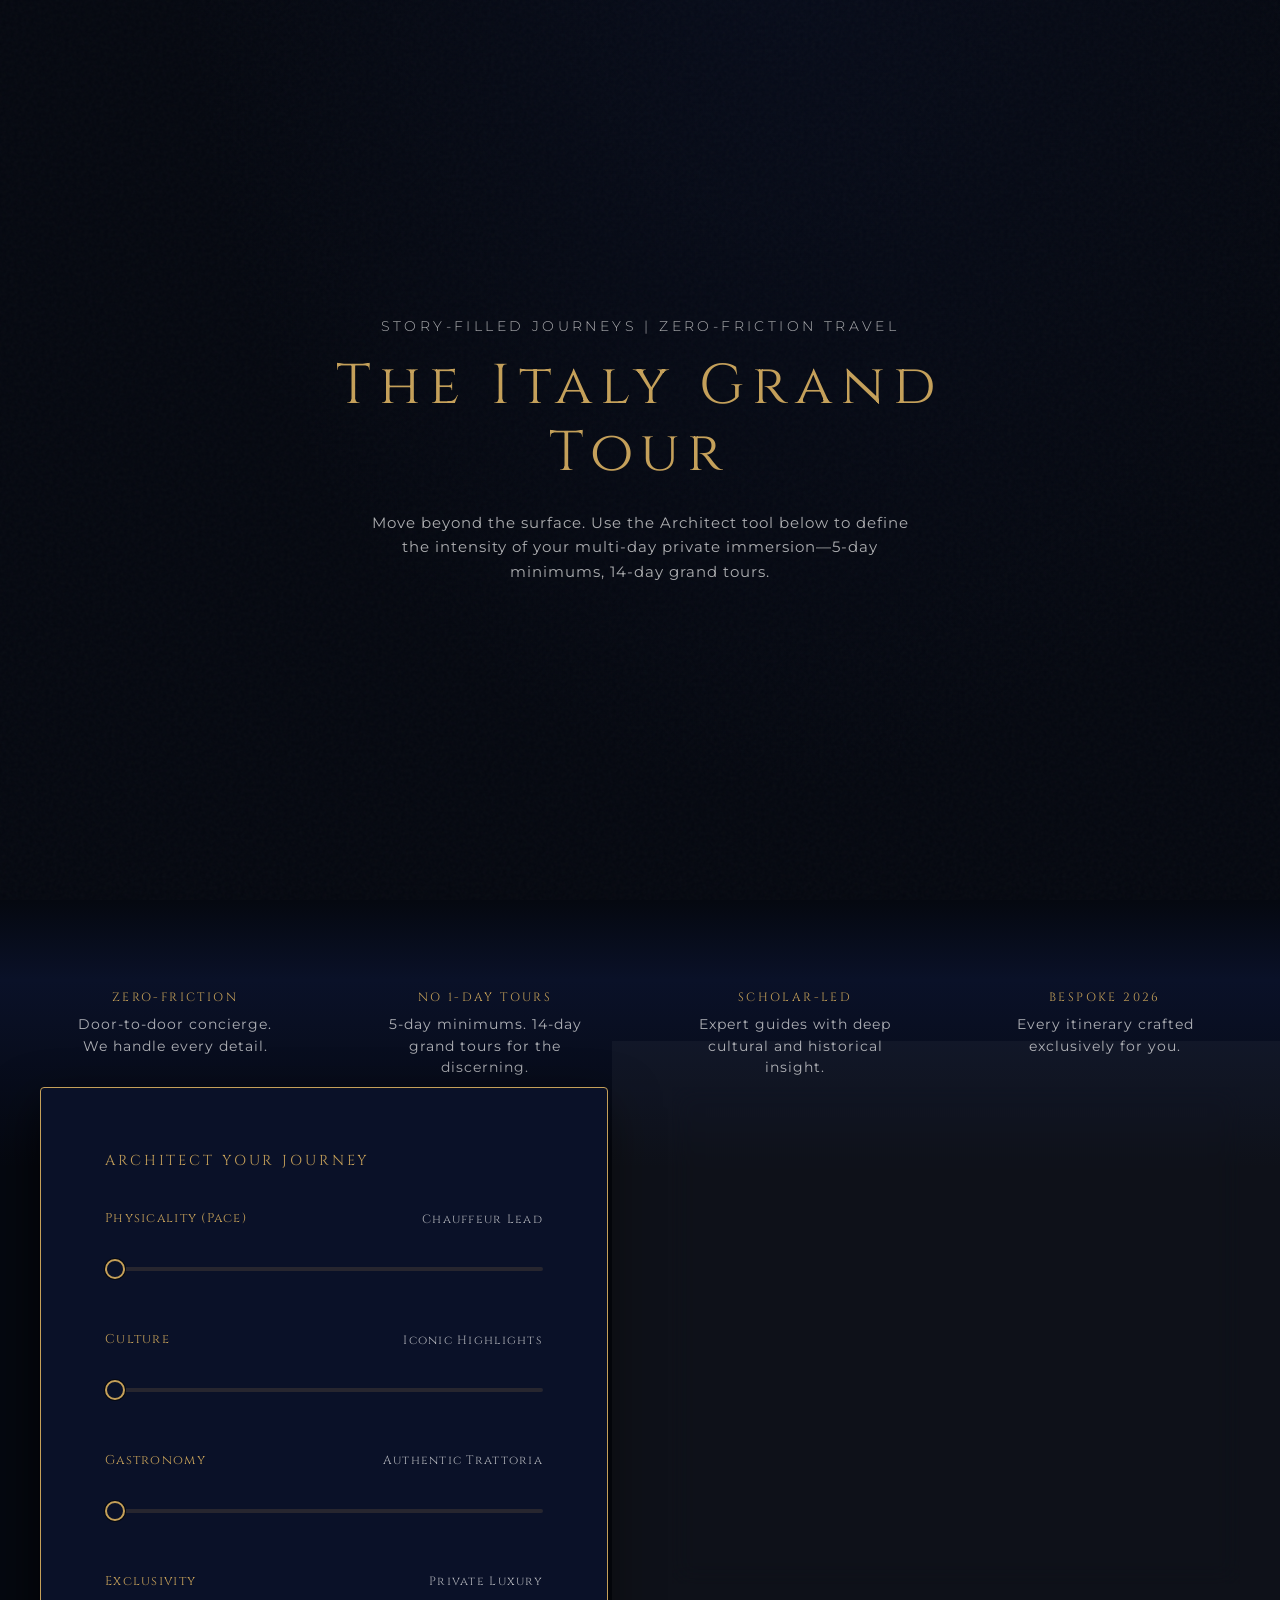
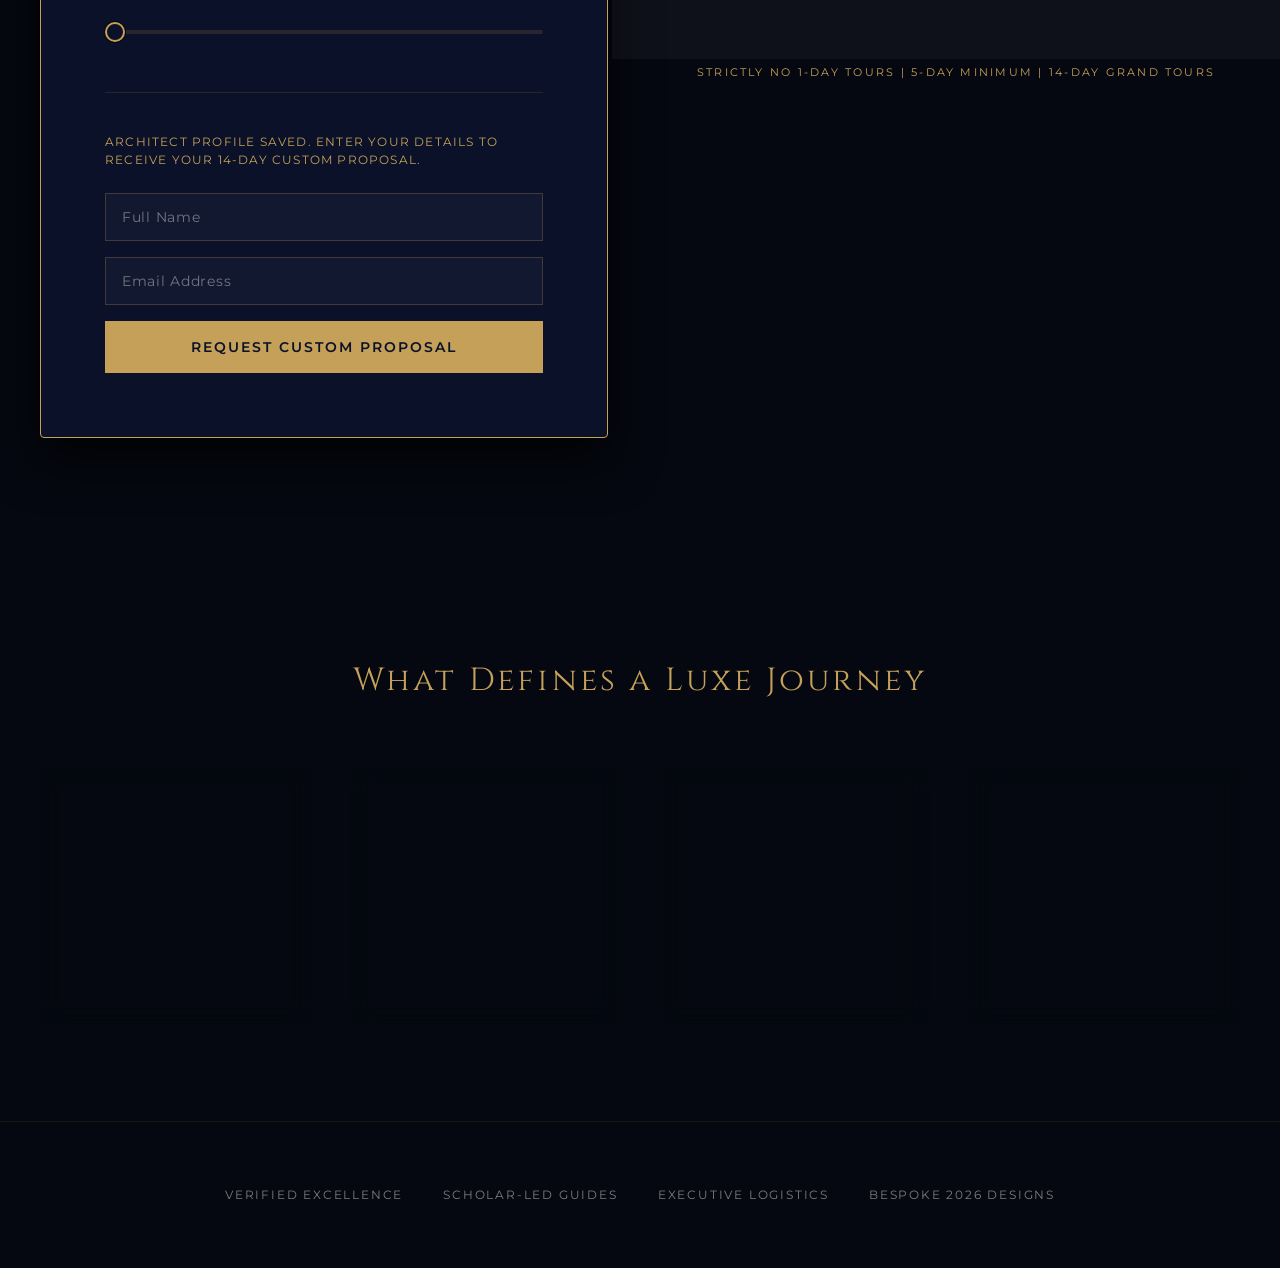
==== index.html @ afa7823a "Initial commit: TravelByLux site and assets Made-with: Cursor" ====
<!DOCTYPE html>
<html lang="en">
<head>
  <meta charset="UTF-8">
  <meta name="viewport" content="width=device-width, initial-scale=1.0">
  <title>Travel by Luxe | Italy 2026: Architect Your Journey</title>
  <meta name="description" content="Bespoke multi-day private tours of Italy. Zero-friction travel, scholar-led experiences, and 14-day grand tours. No 1-day tours.">
  <link rel="preconnect" href="https://fonts.googleapis.com">
  <link rel="preconnect" href="https://fonts.gstatic.com" crossorigin>
  <link href="https://fonts.googleapis.com/css2?family=Cinzel:wght@400;600;700&family=Montserrat:wght@300;400;500;600&display=swap" rel="stylesheet">

  <link rel="stylesheet" href="css/variables.css">
  <link rel="stylesheet" href="css/base.css">
  <link rel="stylesheet" href="css/layout.css">
  <link rel="stylesheet" href="css/components.css">
  <link rel="stylesheet" href="css/animations.css">
</head>
<body class="page">

  <!-- Hero Section -->
  <header class="hero">
    <div class="hero__bg" aria-hidden="true"></div>
    <div class="hero__overlay" aria-hidden="true"></div>
    <div class="hero__content">
      <p class="hero__subtitle">Story-Filled Journeys | Zero-Friction Travel</p>
      <h1 class="hero__title">The Italy Grand Tour</h1>
      <p class="hero__tagline">Move beyond the surface. Use the Architect tool below to define the intensity of your multi-day private immersion—5-day minimums, 14-day grand tours.</p>
    </div>
  </header>

  <!-- Trust Section: Weight Off Shoulders -->
  <section class="trust" aria-label="Why Travel by Luxe">
    <div class="trust__inner">
      <div class="trust__item">
        <div class="trust__label">Zero-Friction</div>
        <div class="trust__value">Door-to-door concierge. We handle every detail.</div>
      </div>
      <div class="trust__item">
        <div class="trust__label">No 1-Day Tours</div>
        <div class="trust__value">5-day minimums. 14-day grand tours for the discerning.</div>
      </div>
      <div class="trust__item">
        <div class="trust__label">Scholar-Led</div>
        <div class="trust__value">Expert guides with deep cultural and historical insight.</div>
      </div>
      <div class="trust__item">
        <div class="trust__label">Bespoke 2026</div>
        <div class="trust__value">Every itinerary crafted exclusively for you.</div>
      </div>
    </div>
  </section>

  <!-- Itinerary Architect -->
  <section class="architect" aria-label="Itinerary Architect">
    <div class="architect__wrapper">
      <div class="tool-panel">
        <h2 class="tool-panel__title">Architect Your Journey</h2>

        <div class="slider-container">
          <div class="slider-header">
            <span>Physicality (Pace)</span>
            <span class="slider-label-value" id="lbl-pace">Chauffeur Lead</span>
          </div>
          <div class="slider-track-wrap">
            <input type="range" id="pace" min="1" max="5" value="1" aria-label="Physicality pace">
          </div>
        </div>

        <div class="slider-container">
          <div class="slider-header">
            <span>Culture</span>
            <span class="slider-label-value" id="lbl-culture">Iconic Highlights</span>
          </div>
          <div class="slider-track-wrap">
            <input type="range" id="culture" min="1" max="5" value="1" aria-label="Cultural depth">
          </div>
        </div>

        <div class="slider-container">
          <div class="slider-header">
            <span>Gastronomy</span>
            <span class="slider-label-value" id="lbl-food">Authentic Trattoria</span>
          </div>
          <div class="slider-track-wrap">
            <input type="range" id="food" min="1" max="5" value="1" aria-label="Gastronomy level">
          </div>
        </div>

        <div class="slider-container">
          <div class="slider-header">
            <span>Exclusivity</span>
            <span class="slider-label-value" id="lbl-exclusive">Private Luxury</span>
          </div>
          <div class="slider-track-wrap">
            <input type="range" id="exclusive" min="1" max="5" value="1" aria-label="Exclusivity level">
          </div>
        </div>

        <div class="lead-form lead-form--hidden" id="form-container">
          <p class="lead-form__notice">Architect profile saved. Enter your details to receive your 14-day custom proposal.</p>
          <input type="text" placeholder="Full Name" aria-label="Full name">
          <input type="email" placeholder="Email Address" aria-label="Email address">
          <button type="button" class="cta-btn">Request Custom Proposal</button>
        </div>
      </div>

      <div class="preview-panel">
        <article class="preview-card" id="preview-card">
          <div class="preview-card__tags" id="preview-tags">
            <span class="feature-tag">Multi-Day Immersion</span>
            <span class="feature-tag">Private Driver-Guide</span>
          </div>
          <h2 class="preview-card__title" id="preview-title">Your Custom Itinerary</h2>
          <p class="preview-card__desc" id="preview-desc">Adjust the sliders to view how we curate your specific Italian experience.</p>
          <ul class="preview-card__features" id="preview-features">
            <li>Executive Class Transport</li>
            <li>Hand-picked 5-Star Stays</li>
          </ul>
        </article>
        <p class="architect-note">Strictly No 1-Day Tours | 5-Day Minimum | 14-Day Grand Tours</p>
      </div>
    </div>
  </section>

  <!-- Itinerary Features — Reveal on Scroll -->
  <section class="itinerary-features" aria-label="What's Included">
    <div class="itinerary-features__inner">
      <h2 class="itinerary-features__title">What Defines a Luxe Journey</h2>
      <div class="itinerary-features__grid">
        <div class="itinerary-feature-card">
          <div class="itinerary-feature-card__icon">I</div>
          <h3 class="itinerary-feature-card__title">Verified Excellence</h3>
          <p class="itinerary-feature-card__desc">Every guide and partner vetted for the highest standards of service and expertise.</p>
        </div>
        <div class="itinerary-feature-card">
          <div class="itinerary-feature-card__icon">II</div>
          <h3 class="itinerary-feature-card__title">Scholar-Led Guides</h3>
          <p class="itinerary-feature-card__desc">Historians, art experts, and local specialists who bring depth to every experience.</p>
        </div>
        <div class="itinerary-feature-card">
          <div class="itinerary-feature-card__icon">III</div>
          <h3 class="itinerary-feature-card__title">Executive Logistics</h3>
          <p class="itinerary-feature-card__desc">Seamless transfers, priority access, and concierge coordination at every step.</p>
        </div>
        <div class="itinerary-feature-card">
          <div class="itinerary-feature-card__icon">IV</div>
          <h3 class="itinerary-feature-card__title">Bespoke 2026 Designs</h3>
          <p class="itinerary-feature-card__desc">Each itinerary crafted from scratch—no templates, no compromises.</p>
        </div>
      </div>
    </div>
  </section>

  <!-- Trust Bar -->
  <footer class="trust-bar">
    <span>Verified Excellence</span>
    <span>Scholar-Led Guides</span>
    <span>Executive Logistics</span>
    <span>Bespoke 2026 Designs</span>
  </footer>

  <script src="js/slider-logic.js"></script>
  <script src="js/animations.js"></script>
</body>
</html>
---- css/variables.css ----
/* Travel by Luxe — Design Tokens */

:root {
  /* Primary Palette */
  --luxe-navy: #0a1128;
  --luxe-black: #050810;
  --luxe-gold: #c5a059;
  --luxe-gold-hover: #e2be7a;
  --luxe-gold-muted: rgba(197, 160, 89, 0.4);
  --luxe-gold-subtle: rgba(197, 160, 89, 0.15);

  /* Glass & Surfaces */
  --glass-bg: rgba(255, 255, 255, 0.04);
  --glass-border: rgba(197, 160, 89, 0.25);
  --glass-gold-border: 1px solid var(--luxe-gold);
  --off-white: #f4f4f4;
  --off-white-muted: rgba(244, 244, 244, 0.7);

  /* Typography */
  --font-serif: 'Cinzel', 'Playfair Display', Georgia, serif;
  --font-sans: 'Montserrat', 'Inter', -apple-system, sans-serif;
  --letter-spacing-wide: 0.08em;
  --letter-spacing-body: 0.05em;
  --line-height-body: 1.5;
  --line-height-tight: 1.2;

  /* Elevation — Premium Weight */
  --shadow-deep: 0 20px 50px rgba(0, 0, 0, 0.8);
  --shadow-panel: 0 25px 60px rgba(0, 0, 0, 0.6);
  --shadow-card: 0 15px 40px rgba(0, 0, 0, 0.5);

  /* Spacing — Generous for Grandeur */
  --space-xs: 0.5rem;
  --space-sm: 1rem;
  --space-md: 1.5rem;
  --space-lg: 2.5rem;
  --space-xl: 4rem;
  --space-2xl: 6rem;
  --space-3xl: 8rem;

  /* Layout */
  --max-width-content: 1200px;
  --max-width-narrow: 680px;
  --border-radius: 4px;
  --transition-smooth: 0.4s cubic-bezier(0.4, 0, 0.2, 1);
}
---- css/base.css ----
/* Base Styles — Travel by Luxe */

*,
*::before,
*::after {
  box-sizing: border-box;
  margin: 0;
  padding: 0;
}

html {
  scroll-behavior: smooth;
}

body {
  font-family: var(--font-sans);
  font-size: 0.9rem;
  line-height: var(--line-height-body);
  letter-spacing: 1px;
  color: var(--off-white);
  background-color: var(--luxe-black);
  overflow-x: hidden;
  -webkit-font-smoothing: antialiased;
  -moz-osx-font-smoothing: grayscale;
}

/* Texture Overlay — Subtle Grain */
body::before {
  content: '';
  position: fixed;
  inset: 0;
  background-image: url("data:image/svg+xml,%3Csvg viewBox='0 0 256 256' xmlns='http://www.w3.org/2000/svg'%3E%3Cfilter id='noise'%3E%3CfeTurbulence type='fractalNoise' baseFrequency='0.9' numOctaves='4' stitchTiles='stitch'/%3E%3C/filter%3E%3Crect width='100%25' height='100%25' filter='url(%23noise)' opacity='0.03'/%3E%3C/svg%3E");
  pointer-events: none;
  z-index: 9999;
}

h1, h2, h3 {
  font-family: var(--font-serif);
  font-weight: 400;
  line-height: var(--line-height-tight);
}

h1 {
  font-size: clamp(2rem, 5vw, 3.5rem);
  letter-spacing: 0.15em;
  color: var(--luxe-gold);
}

h2 {
  font-size: clamp(1.5rem, 3vw, 2rem);
  letter-spacing: 0.1em;
}

a {
  color: var(--luxe-gold);
  text-decoration: none;
  transition: color var(--transition-smooth);
}

a:hover {
  color: var(--luxe-gold-hover);
}
---- css/layout.css ----
/* Layout Component — Travel by Luxe */

/* Main Page Structure */
.page {
  min-height: 100vh;
  display: flex;
  flex-direction: column;
}

/* Hero Section — Full Bleed */
.hero {
  position: relative;
  min-height: 100vh;
  display: flex;
  flex-direction: column;
  justify-content: center;
  align-items: center;
  text-align: center;
  padding: var(--space-xl) var(--space-md);
  overflow: hidden;
}

.hero__bg {
  position: absolute;
  inset: -5%;
  background: 
    radial-gradient(ellipse at 50% 0%, rgba(10, 17, 40, 0.4) 0%, transparent 50%),
    linear-gradient(180deg, rgba(5, 8, 16, 0.6) 0%, rgba(5, 8, 16, 0.95) 70%, var(--luxe-black) 100%),
    url('https://images.unsplash.com/photo-1556912173-46c336c7fd55?auto=format&fit=crop&q=80&w=2400') no-repeat center center;
  background-size: 120% 120%;
  animation: ken-burns 20s ease-in-out infinite alternate;
  z-index: 0;
}

@keyframes ken-burns {
  0% { transform: scale(1) translate(0, 0) rotate(0deg); }
  100% { transform: scale(1.08) translate(-1%, -1%) rotate(0.5deg); }
}

.hero__overlay {
  position: absolute;
  inset: 0;
  z-index: 1;
}

.hero__content {
  position: relative;
  z-index: 2;
  max-width: var(--max-width-narrow);
}

.hero__subtitle {
  font-size: 0.85rem;
  text-transform: uppercase;
  letter-spacing: 0.25em;
  font-weight: 300;
  color: var(--off-white-muted);
  margin-bottom: var(--space-sm);
  opacity: 0;
  animation: fade-up 0.8s ease forwards;
}

.hero__title {
  margin-bottom: var(--space-md);
  opacity: 0;
  animation: fade-up 0.8s 0.15s ease forwards;
}

.hero__tagline {
  font-size: 0.95rem;
  line-height: 1.6;
  color: var(--off-white-muted);
  max-width: 540px;
  margin: 0 auto;
  opacity: 0;
  animation: fade-up 0.8s 0.3s ease forwards;
}

/* Trust Section — Weight Off Shoulders */
.trust {
  padding: var(--space-xl) var(--space-md);
  text-align: center;
  background: linear-gradient(180deg, transparent 0%, var(--luxe-navy) 30%, var(--luxe-black) 100%);
}

.trust__inner {
  max-width: var(--max-width-content);
  margin: 0 auto;
  display: grid;
  grid-template-columns: repeat(auto-fit, minmax(200px, 1fr));
  gap: var(--space-lg);
}

.trust__item {
  padding: var(--space-md);
}

.trust__label {
  font-family: var(--font-serif);
  font-size: 0.75rem;
  letter-spacing: 0.2em;
  color: var(--luxe-gold);
  text-transform: uppercase;
  margin-bottom: var(--space-xs);
}

.trust__value {
  font-size: 0.9rem;
  color: var(--off-white-muted);
}

/* Main Architect Section */
.architect {
  padding: 0 var(--space-md) var(--space-3xl);
  margin-top: -80px;
}

.architect__wrapper {
  max-width: var(--max-width-content);
  margin: 0 auto;
  display: grid;
  grid-template-columns: 1fr 1fr;
  gap: var(--space-xl);
  align-items: start;
}

.preview-panel {
  display: flex;
  flex-direction: column;
  gap: var(--space-lg);
}

/* Footer / Trust Bar */
.trust-bar {
  display: flex;
  flex-wrap: wrap;
  justify-content: center;
  gap: var(--space-lg);
  padding: var(--space-xl) var(--space-md);
  border-top: 1px solid var(--luxe-gold-subtle);
  font-size: 0.75rem;
  letter-spacing: 0.15em;
  text-transform: uppercase;
  color: var(--off-white-muted);
  opacity: 0.7;
}

/* Responsive */
@media (max-width: 900px) {
  .architect__wrapper {
    grid-template-columns: 1fr;
    margin-top: var(--space-md);
  }

  .hero {
    min-height: 85vh;
  }
}

@media (max-width: 600px) {
  .trust__inner {
    grid-template-columns: 1fr;
  }
}
---- css/components.css ----
/* Components — Travel by Luxe */

/* Tool Panel — Architect Controls */
.tool-panel {
  background: var(--luxe-navy);
  padding: var(--space-xl);
  border: var(--glass-gold-border);
  border-radius: var(--border-radius);
  box-shadow: var(--shadow-deep);
}

.tool-panel__title {
  font-family: var(--font-serif);
  font-size: 0.9rem;
  letter-spacing: 0.2em;
  color: var(--luxe-gold);
  text-transform: uppercase;
  margin-bottom: var(--space-lg);
}

/* Custom Range Sliders — Gold-Bordered Diamond/Circle Thumbs */
.slider-container {
  margin-bottom: var(--space-lg);
}

.slider-header {
  display: flex;
  justify-content: space-between;
  align-items: center;
  margin-bottom: var(--space-sm);
  font-family: var(--font-serif);
  font-size: 0.8rem;
  letter-spacing: 0.1em;
  color: var(--luxe-gold);
}

.slider-label-value {
  font-size: 0.75rem;
  color: var(--off-white-muted);
}

.slider-track-wrap {
  position: relative;
  padding: 12px 0;
}

.slider-track-wrap input[type="range"] {
  -webkit-appearance: none;
  appearance: none;
  width: 100%;
  height: 4px;
  background: var(--luxe-gold-subtle);
  border-radius: 2px;
  outline: none;
}

/* Webkit (Chrome, Safari) */
.slider-track-wrap input[type="range"]::-webkit-slider-thumb {
  -webkit-appearance: none;
  width: 20px;
  height: 20px;
  border: 2px solid var(--luxe-gold);
  border-radius: 50%;
  background: var(--luxe-navy);
  cursor: pointer;
  box-shadow: 0 0 0 1px var(--luxe-black);
  transition: transform var(--transition-smooth), box-shadow var(--transition-smooth);
}

.slider-track-wrap input[type="range"]::-webkit-slider-thumb:hover {
  transform: scale(1.15);
  box-shadow: 0 0 12px var(--luxe-gold-muted);
}

/* Firefox */
.slider-track-wrap input[type="range"]::-moz-range-thumb {
  width: 20px;
  height: 20px;
  border: 2px solid var(--luxe-gold);
  border-radius: 50%;
  background: var(--luxe-navy);
  cursor: pointer;
  box-shadow: 0 0 0 1px var(--luxe-black);
  transition: transform var(--transition-smooth), box-shadow var(--transition-smooth);
}

.slider-track-wrap input[type="range"]::-moz-range-thumb:hover {
  transform: scale(1.15);
  box-shadow: 0 0 12px var(--luxe-gold-muted);
}

/* Preview Card — Glassmorphism */
.preview-card {
  background: var(--glass-bg);
  backdrop-filter: blur(12px);
  -webkit-backdrop-filter: blur(12px);
  border: 1px solid var(--glass-border);
  border-left: 3px solid var(--luxe-gold);
  padding: var(--space-xl);
  min-height: 420px;
  box-shadow: var(--shadow-card);
  transition: all var(--transition-smooth);
}

.preview-card:hover {
  border-color: var(--luxe-gold-muted);
  box-shadow: 0 20px 50px rgba(0, 0, 0, 0.6);
}

.preview-card__tags {
  display: flex;
  flex-wrap: wrap;
  gap: var(--space-xs);
  margin-bottom: var(--space-md);
}

.feature-tag {
  display: inline-block;
  padding: 6px 14px;
  border: 1px solid var(--luxe-gold);
  font-size: 0.65rem;
  letter-spacing: 0.15em;
  text-transform: uppercase;
  color: var(--luxe-gold);
}

.preview-card__title {
  font-family: var(--font-serif);
  font-size: 1.75rem;
  color: var(--off-white);
  margin-bottom: var(--space-md);
  letter-spacing: 0.08em;
}

.preview-card__desc {
  font-size: 0.9rem;
  line-height: 1.6;
  color: var(--off-white-muted);
  margin-bottom: var(--space-lg);
}

.preview-card__features {
  list-style: none;
}

.preview-card__features li {
  display: flex;
  align-items: center;
  gap: var(--space-sm);
  padding: var(--space-xs) 0;
  font-size: 0.85rem;
  color: var(--off-white-muted);
}

.preview-card__features li::before {
  content: '✓';
  color: var(--luxe-gold);
  font-weight: 600;
}

/* Lead Form */
.lead-form {
  margin-top: var(--space-lg);
  padding-top: var(--space-lg);
  border-top: 1px solid var(--luxe-gold-subtle);
}

.lead-form--hidden {
  display: none;
}

.lead-form__notice {
  font-size: 0.75rem;
  letter-spacing: 0.1em;
  color: var(--luxe-gold);
  margin-bottom: var(--space-md);
  text-transform: uppercase;
}

.lead-form input[type="text"],
.lead-form input[type="email"] {
  width: 100%;
  padding: 14px 16px;
  margin-bottom: var(--space-sm);
  background: rgba(255, 255, 255, 0.03);
  border: 1px solid var(--glass-border);
  color: var(--off-white);
  font-family: inherit;
  font-size: 0.9rem;
  letter-spacing: 0.05em;
  transition: border-color var(--transition-smooth);
}

.lead-form input::placeholder {
  color: var(--off-white-muted);
  opacity: 0.6;
}

.lead-form input:focus {
  outline: none;
  border-color: var(--luxe-gold-muted);
}

/* CTA Button — Shimmer Effect */
.cta-btn {
  position: relative;
  overflow: hidden;
  width: 100%;
  padding: 18px 30px;
  background: var(--luxe-gold);
  color: var(--luxe-navy);
  border: none;
  font-family: var(--font-sans);
  font-weight: 600;
  font-size: 0.85rem;
  letter-spacing: 0.15em;
  text-transform: uppercase;
  cursor: pointer;
  transition: background var(--transition-smooth), color var(--transition-smooth);
}

.cta-btn::before {
  content: '';
  position: absolute;
  top: 0;
  left: -100%;
  width: 100%;
  height: 100%;
  background: linear-gradient(
    90deg,
    transparent,
    rgba(255, 255, 255, 0.3),
    transparent
  );
  transition: left 0.6s ease;
}

.cta-btn:hover {
  background: var(--luxe-gold-hover);
}

.cta-btn:hover::before {
  left: 100%;
}

/* Architect Footer Note */
.architect-note {
  text-align: center;
  font-size: 0.7rem;
  margin-top: var(--space-lg);
  letter-spacing: 0.2em;
  text-transform: uppercase;
  color: var(--luxe-gold);
}

/* Itinerary Features List — Reveal on Scroll */
.itinerary-features {
  padding: var(--space-2xl) var(--space-md);
}

.itinerary-features__inner {
  max-width: var(--max-width-content);
  margin: 0 auto;
}

.itinerary-features__title {
  text-align: center;
  margin-bottom: var(--space-xl);
  color: var(--luxe-gold);
}

.itinerary-features__grid {
  display: grid;
  grid-template-columns: repeat(auto-fit, minmax(260px, 1fr));
  gap: var(--space-lg);
}

.itinerary-feature-card {
  background: var(--glass-bg);
  backdrop-filter: blur(12px);
  border: 1px solid var(--glass-border);
  padding: var(--space-lg);
  box-shadow: var(--shadow-card);
  transition: transform var(--transition-smooth), opacity var(--transition-smooth);
}

.itinerary-feature-card.revealed {
  opacity: 1;
  transform: translateY(0);
}

.itinerary-feature-card:not(.revealed) {
  opacity: 0;
  transform: translateY(30px);
}

.itinerary-feature-card__icon {
  font-family: var(--font-serif);
  font-size: 1.5rem;
  color: var(--luxe-gold);
  margin-bottom: var(--space-sm);
}

.itinerary-feature-card__title {
  font-family: var(--font-serif);
  font-size: 0.95rem;
  letter-spacing: 0.1em;
  margin-bottom: var(--space-xs);
}

.itinerary-feature-card__desc {
  font-size: 0.85rem;
  color: var(--off-white-muted);
  line-height: 1.5;
}
---- css/animations.css ----
/* Animations — Travel by Luxe */

@keyframes fade-up {
  from {
    opacity: 0;
    transform: translateY(24px);
  }
  to {
    opacity: 1;
    transform: translateY(0);
  }
}

@keyframes fade-in {
  from { opacity: 0; }
  to { opacity: 1; }
}

/* Staggered entrance delays for hero children */
.hero__content .hero__subtitle { animation-delay: 0s; }
.hero__content .hero__title { animation-delay: 0.15s; }
.hero__content .hero__tagline { animation-delay: 0.3s; }
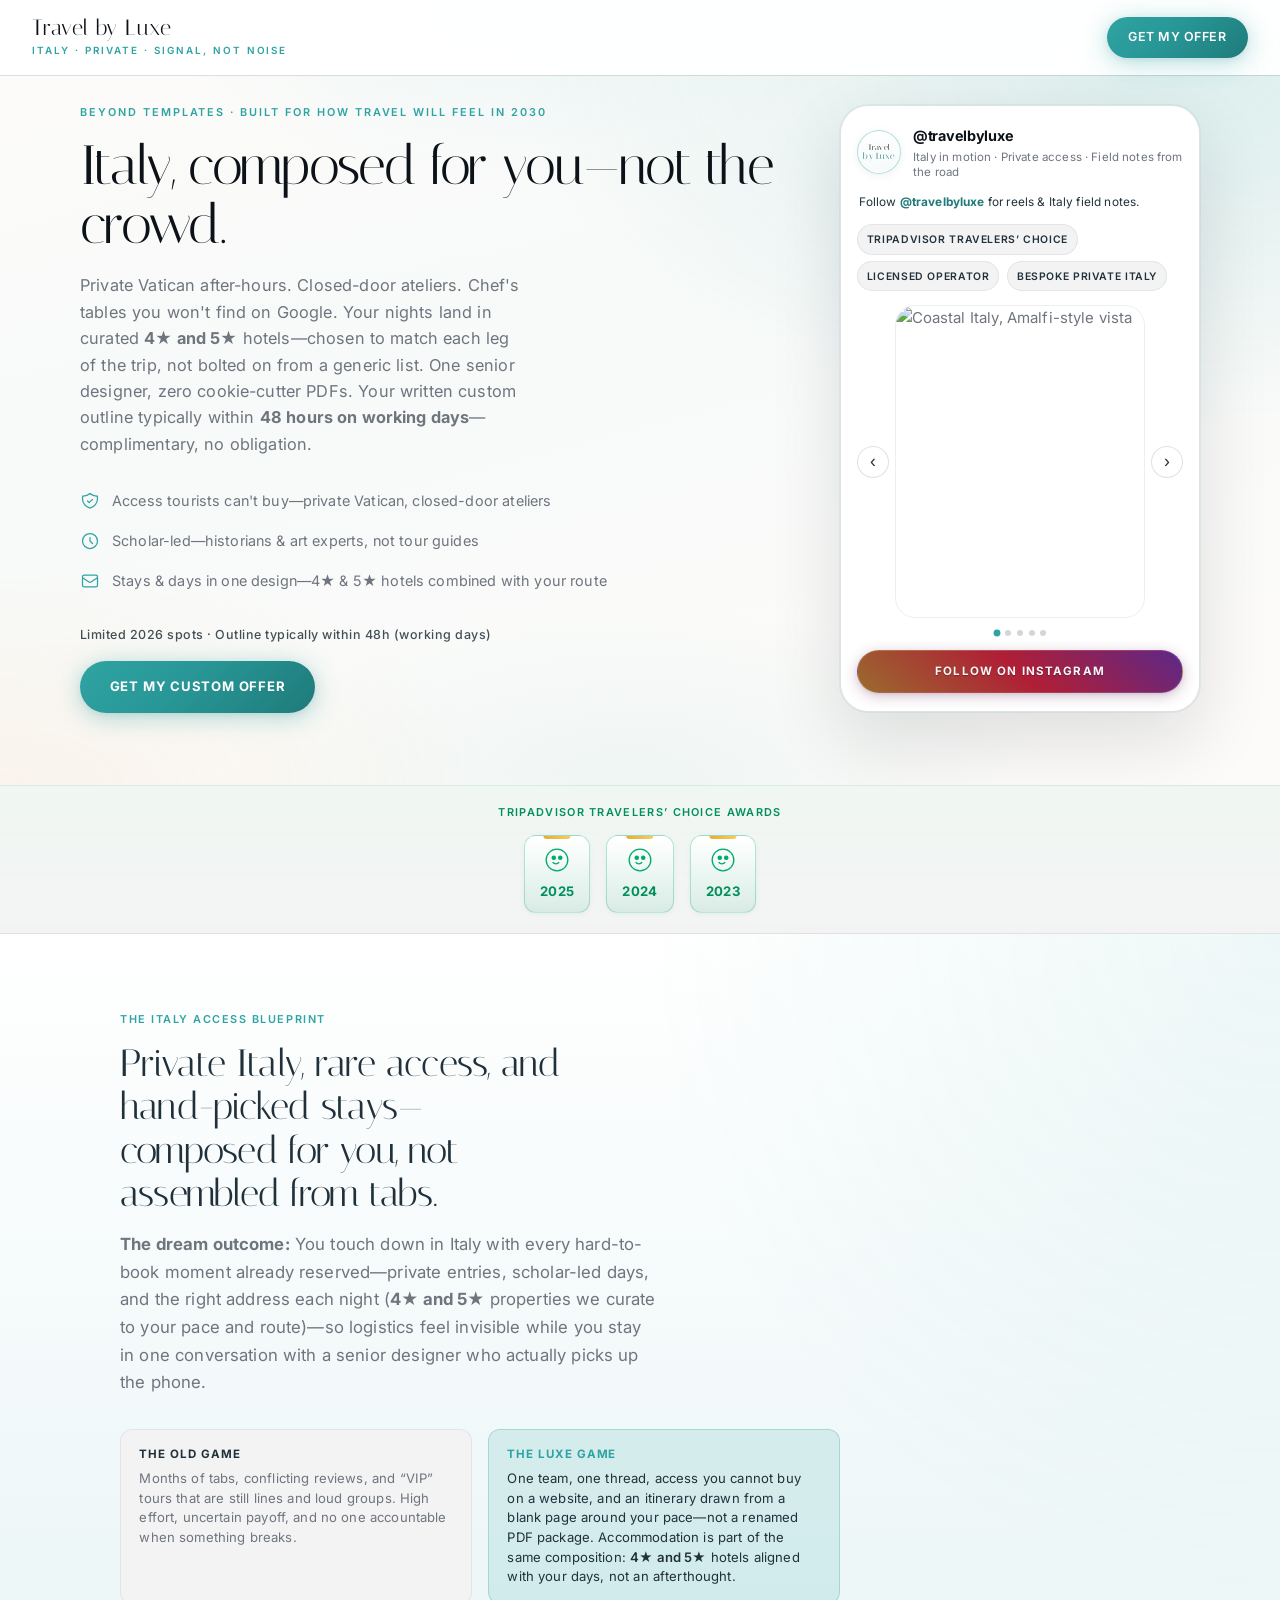
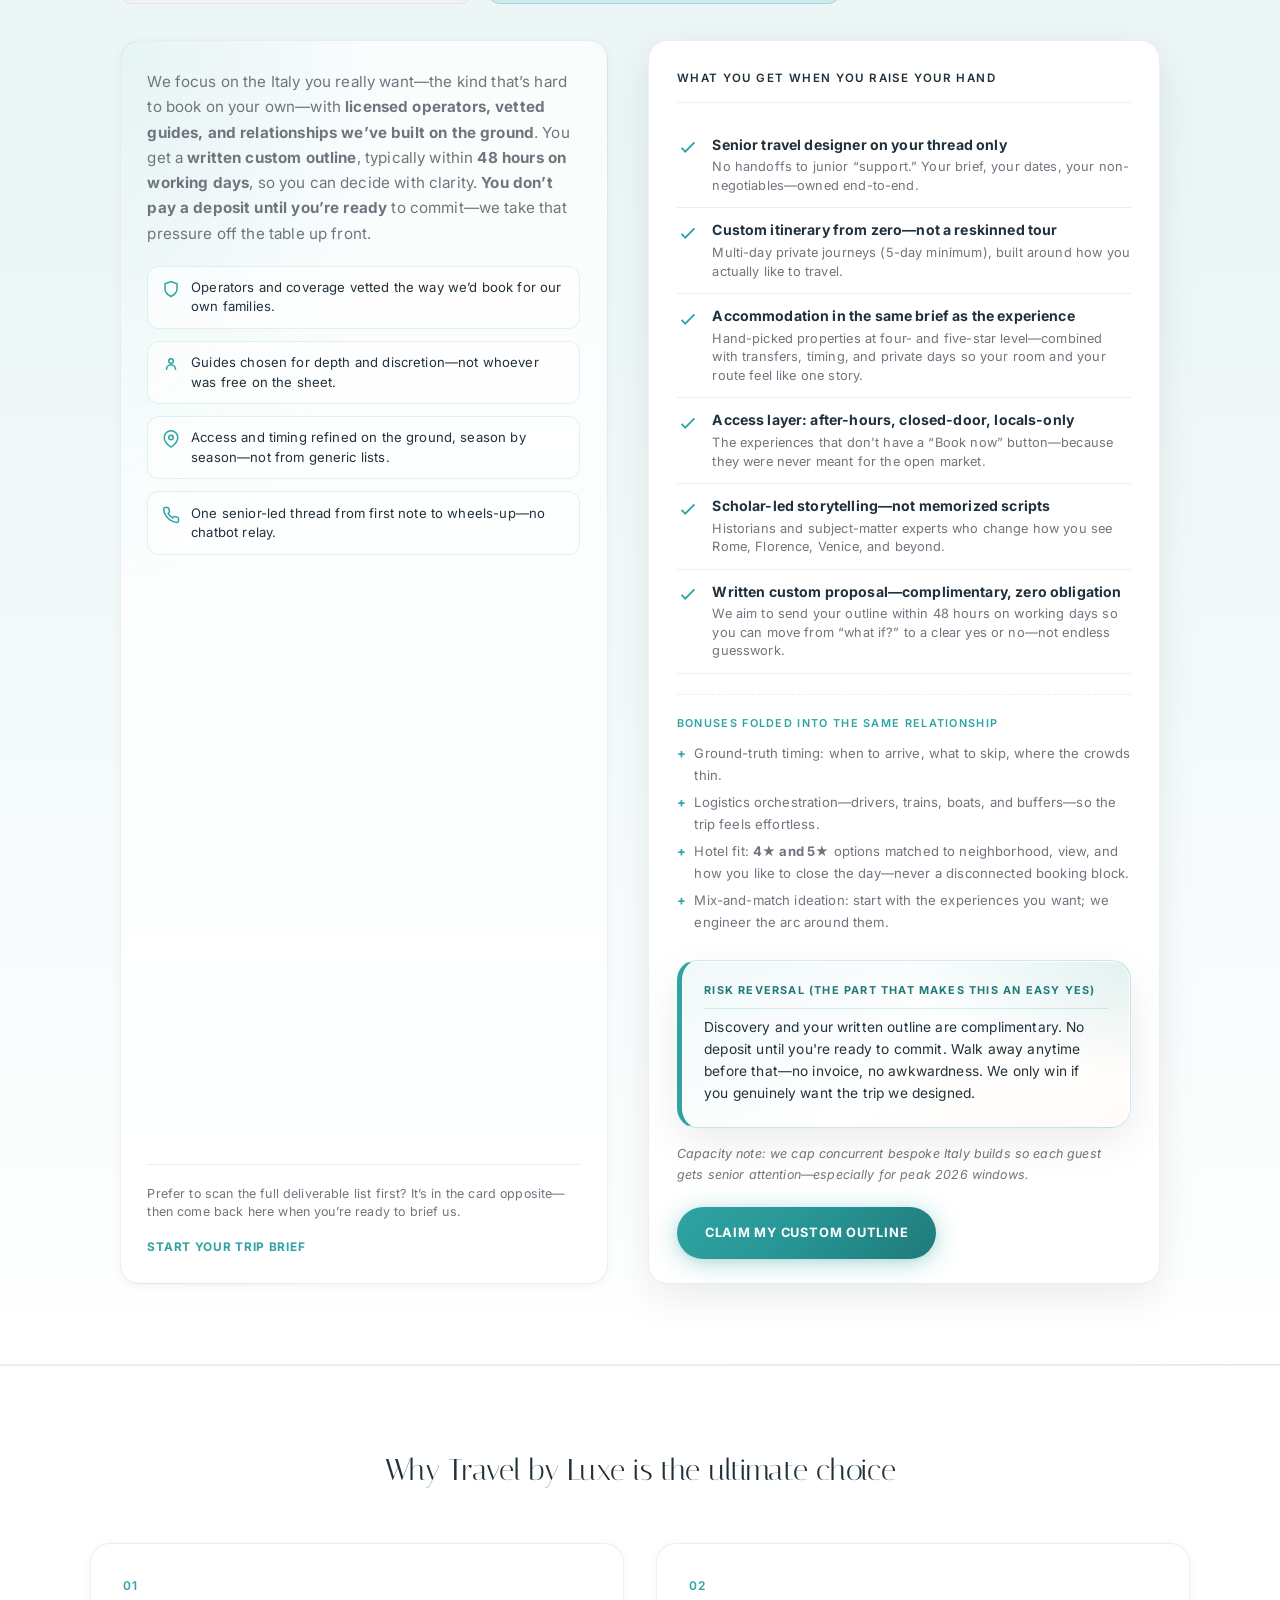
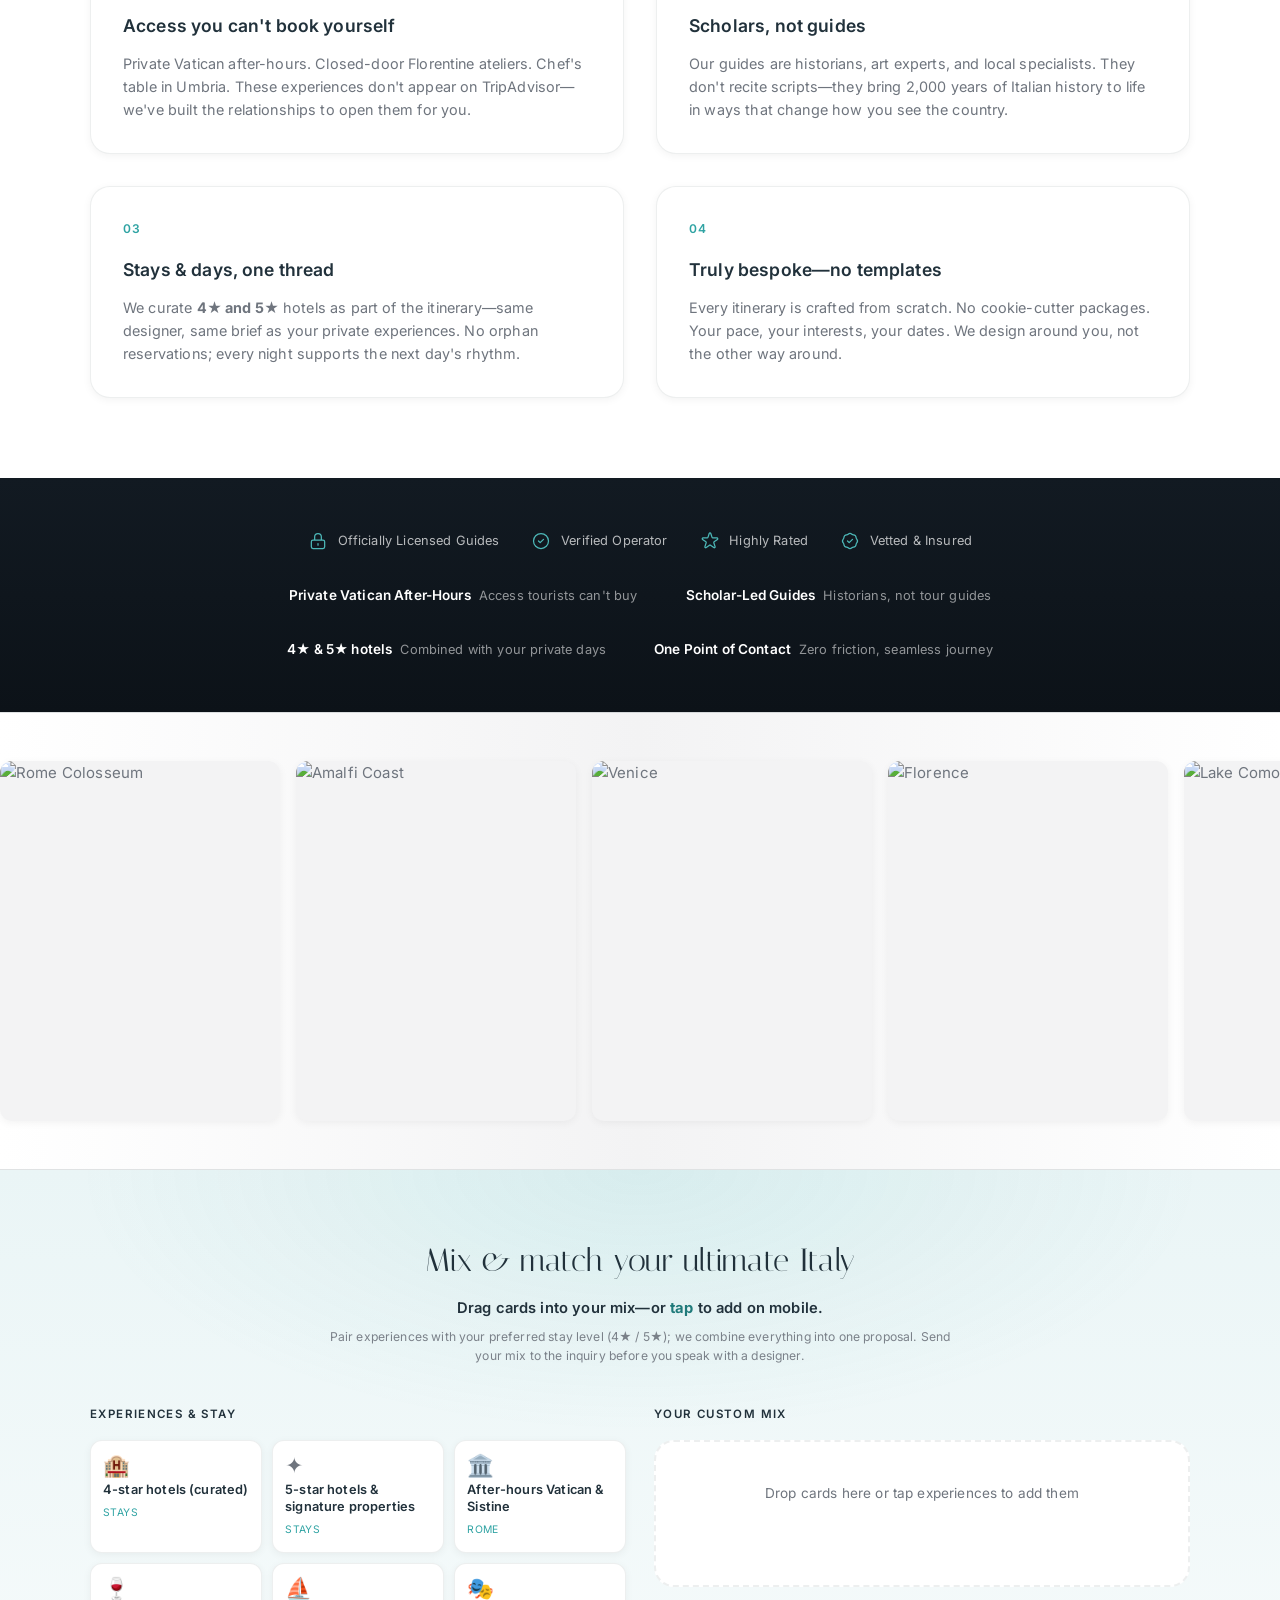
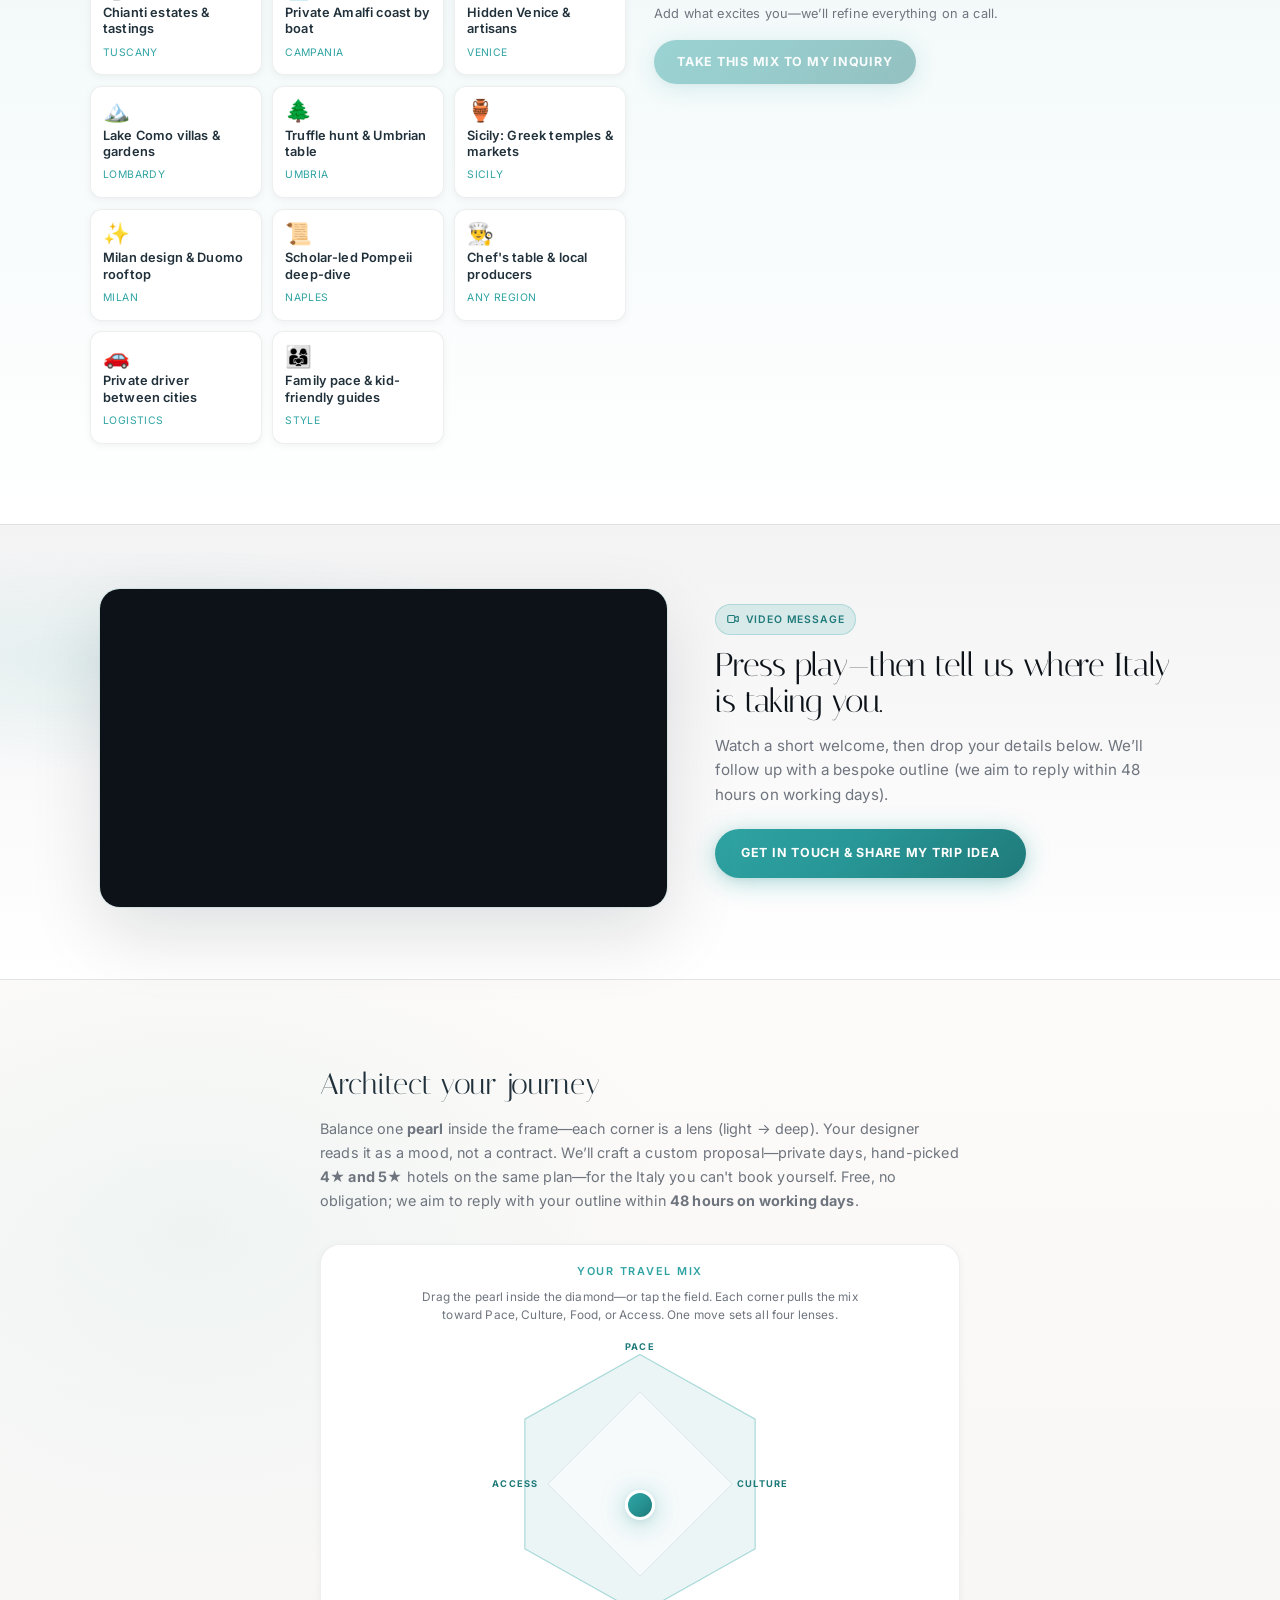
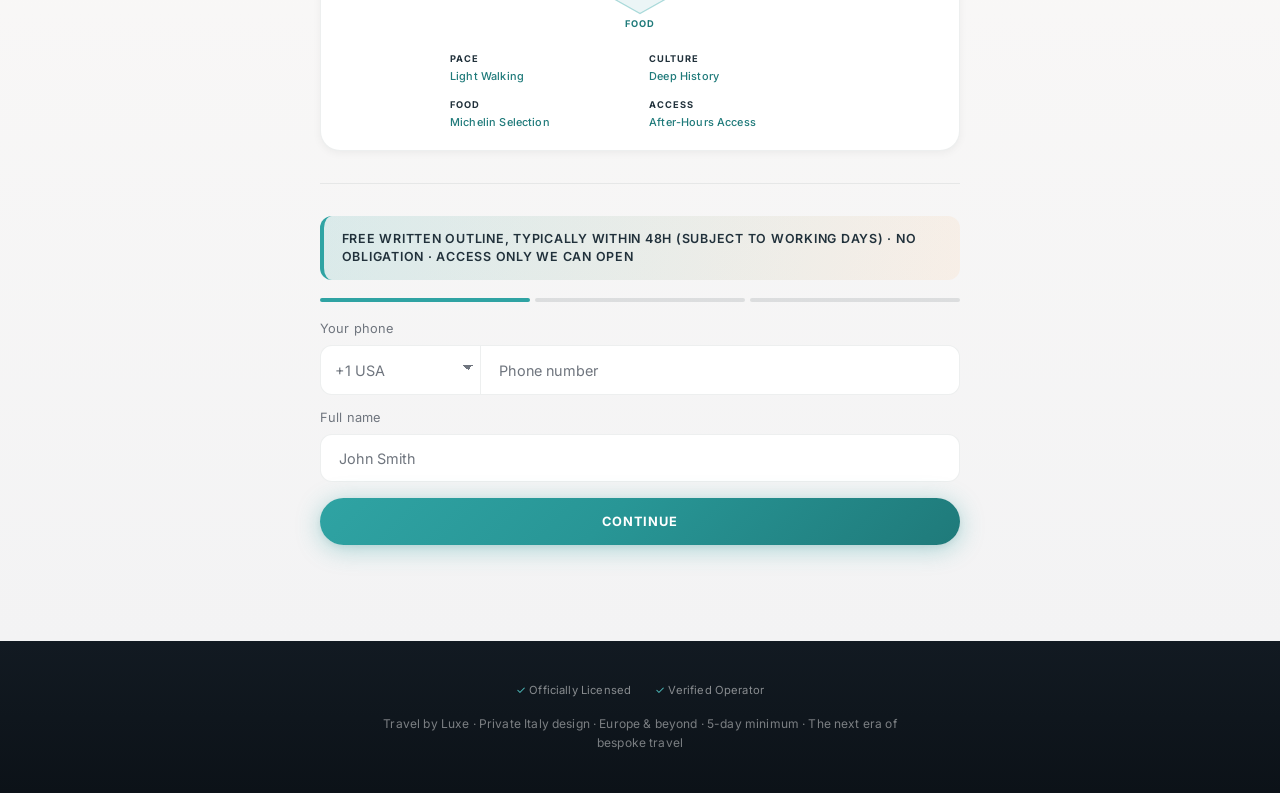
==== commit d377a5b0: "Add creative brief page with PDF/Word export; update index and luxe Made-with: Cursor" ====
--- a/index.html
+++ b/index.html
@@ -3,163 +3,2817 @@
 <head>
   <meta charset="UTF-8">
   <meta name="viewport" content="width=device-width, initial-scale=1.0">
-  <title>Travel by Luxe | Italy 2026: Architect Your Journey</title>
-  <meta name="description" content="Bespoke multi-day private tours of Italy. Zero-friction travel, scholar-led experiences, and 14-day grand tours. No 1-day tours.">
+  <title>Travel by Luxe | Private Italy — Composed for you, not the crowd</title>
+  <meta name="description" content="Next-era private Italy: scholar-led access, zero template itineraries, hand-picked 4★ & 5★ stays woven into your route, one designer thread. Custom outline typically within 48 hours on working days—complimentary, no obligation.">
   <link rel="preconnect" href="https://fonts.googleapis.com">
   <link rel="preconnect" href="https://fonts.gstatic.com" crossorigin>
-  <link href="https://fonts.googleapis.com/css2?family=Cinzel:wght@400;600;700&family=Montserrat:wght@300;400;500;600&display=swap" rel="stylesheet">
-
-  <link rel="stylesheet" href="css/variables.css">
-  <link rel="stylesheet" href="css/base.css">
-  <link rel="stylesheet" href="css/layout.css">
-  <link rel="stylesheet" href="css/components.css">
-  <link rel="stylesheet" href="css/animations.css">
+  <link href="https://fonts.googleapis.com/css2?family=Inter:ital,opsz,wght@0,14..32,400;0,14..32,500;0,14..32,600;0,14..32,700&family=Italiana&display=swap" rel="stylesheet">
+  <style>
+    /* Brand kit 153 + conversion hierarchy (clarity of action) + 2030-forward surfaces */
+    :root {
+      --bg: #FDFBF9;
+      --bg-soft: #F3F3F4;
+      --bg-tint: #EAF5F6;
+      --bg-card: #ffffff;
+      --text: #6F757E;
+      --text-heading: #21313B;
+      --text-muted: #6F757E;
+      --accent: #2FA3A3;
+      --accent-deep: #1f7a7a;
+      --accent-light: #4DB8B8;
+      --accent-soft: rgba(47, 163, 163, 0.14);
+      --accent-secondary: #FFBC7D;
+      --on-accent: #ffffff;
+      --ink: #0c1218;
+      --ink-elevated: #161e28;
+      --border: rgba(33, 49, 59, 0.08);
+      --border-strong: rgba(33, 49, 59, 0.14);
+      --radius: 12px;
+      --radius-lg: 20px;
+      --radius-xl: 28px;
+      --radius-pill: 100px;
+      --space: 1.5rem;
+      --transition: 0.3s cubic-bezier(0.4, 0, 0.2, 1);
+      --teal: #2FA3A3;
+      --shadow-sm: 0 2px 8px rgba(12, 18, 24, 0.05);
+      --shadow-md: 0 12px 40px rgba(12, 18, 24, 0.08);
+      --shadow-lg: 0 28px 72px rgba(12, 18, 24, 0.12);
+      --shadow-cta: 0 4px 24px rgba(47, 163, 163, 0.38), 0 2px 6px rgba(12, 18, 24, 0.06);
+      --gradient-mesh-hero:
+        radial-gradient(100% 90% at 92% 8%, rgba(47, 163, 163, 0.14) 0%, transparent 52%),
+        radial-gradient(80% 60% at 0% 100%, rgba(255, 188, 125, 0.1) 0%, transparent 48%),
+        radial-gradient(60% 50% at 40% 0%, rgba(234, 245, 246, 0.9) 0%, transparent 45%),
+        linear-gradient(165deg, #fdfbf9 0%, #f7faf9 42%, #fdfbf9 100%);
+      --gradient-cta: linear-gradient(135deg, #2FA3A3 0%, #289696 45%, #1f7a7a 100%);
+      --gradient-cta-hover: linear-gradient(135deg, #4DB8B8 0%, #2FA3A3 55%, #258f8f 100%);
+      --gradient-ink: linear-gradient(180deg, #121a22 0%, #0c1218 100%);
+      --focus-ring: 0 0 0 3px rgba(47, 163, 163, 0.45);
+      --ig-focus-ring: 0 0 0 3px rgba(176, 30, 54, 0.4);
+      /* TripAdvisor-adjacent greens (not official assets; evokes their palette) */
+      --ta-green: #00aa6c;
+      --ta-green-deep: #008f5c;
+      --ta-green-soft: rgba(0, 170, 108, 0.1);
+      --ta-gold: #e8a317;
+    }
+
+    *, *::before, *::after { box-sizing: border-box; margin: 0; padding: 0; }
+    html { scroll-behavior: smooth; scroll-padding-top: 88px; }
+    ::selection {
+      background: rgba(47, 163, 163, 0.22);
+      color: var(--ink);
+    }
+    :focus-visible {
+      outline: none;
+      box-shadow: var(--focus-ring);
+    }
+    a:focus-visible,
+    button:focus-visible {
+      border-radius: 4px;
+    }
+    body {
+      font-family: 'Inter', system-ui, sans-serif;
+      font-size: 15px;
+      line-height: 1.65;
+      color: var(--text);
+      background: var(--bg);
+      -webkit-font-smoothing: antialiased;
+      letter-spacing: 0.01em;
+    }
+
+    .nav {
+      position: fixed;
+      top: 0;
+      left: 0;
+      right: 0;
+      z-index: 100;
+      padding: 1rem 2rem;
+      display: flex;
+      justify-content: space-between;
+      align-items: center;
+      gap: 1rem;
+      background-color: rgba(255, 255, 255, 0.94);
+      backdrop-filter: blur(16px) saturate(1.1);
+      -webkit-backdrop-filter: blur(16px) saturate(1.1);
+      box-shadow: 0 1px 0 var(--border-strong);
+      transition: box-shadow var(--transition), background-color var(--transition);
+    }
+    .nav.scrolled {
+      background-color: #ffffff;
+      box-shadow: 0 1px 0 var(--border-strong), 0 12px 40px rgba(12, 18, 24, 0.07);
+    }
+    .nav__brand {
+      display: flex;
+      flex-direction: column;
+      gap: 0.15rem;
+      min-width: 0;
+    }
+    .nav__logo { font-family: 'Italiana', serif; font-size: 1.35rem; letter-spacing: 0.02em; color: var(--ink); line-height: 1.1; }
+    .nav__tagline {
+      font-size: 0.62rem;
+      font-weight: 600;
+      letter-spacing: 0.2em;
+      text-transform: uppercase;
+      color: var(--accent);
+    }
+    .nav__cta {
+      flex-shrink: 0;
+      padding: 0.65rem 1.35rem;
+      background: var(--gradient-cta);
+      color: var(--on-accent);
+      border: none;
+      border-radius: var(--radius-pill);
+      font-size: 0.78rem;
+      font-weight: 600;
+      letter-spacing: 0.04em;
+      text-decoration: none;
+      text-transform: uppercase;
+      transition: transform var(--transition), box-shadow var(--transition), filter var(--transition);
+      box-shadow: var(--shadow-cta);
+    }
+    .nav__cta:hover {
+      background: var(--gradient-cta-hover);
+      transform: translateY(-1px);
+      box-shadow: 0 8px 28px rgba(47, 163, 163, 0.42), 0 2px 8px rgba(12, 18, 24, 0.08);
+      filter: brightness(1.02);
+    }
+
+    /* Hero — mesh light + single obvious primary action */
+    .hero {
+      min-height: 72vh;
+      display: flex;
+      align-items: center;
+      padding: 6.5rem 2rem 4.5rem;
+      background: var(--gradient-mesh-hero);
+      position: relative;
+      overflow: hidden;
+    }
+    .hero::after {
+      content: '';
+      position: absolute;
+      inset: 0;
+      background: radial-gradient(ellipse 50% 35% at 50% 100%, rgba(47, 163, 163, 0.06) 0%, transparent 65%);
+      pointer-events: none;
+    }
+    .hero__inner {
+      max-width: 1120px;
+      margin: 0 auto;
+      display: grid;
+      grid-template-columns: 1fr minmax(288px, 360px);
+      gap: 2.5rem 2.75rem;
+      align-items: center;
+      position: relative;
+      z-index: 1;
+    }
+    /* Instagram-style feed + trust (desktop: right column · mobile: below copy) */
+    .hero-feed {
+      border-radius: var(--radius-xl);
+      background: var(--bg-card);
+      border: 1px solid var(--border-strong);
+      box-shadow: var(--shadow-lg), 0 0 0 1px rgba(47, 163, 163, 0.08);
+      padding: 1rem 1rem 1.15rem;
+      display: flex;
+      flex-direction: column;
+      gap: 0.85rem;
+    }
+    .hero-feed__brand {
+      display: flex;
+      align-items: center;
+      gap: 0.75rem;
+      text-decoration: none;
+      color: inherit;
+      padding: 0.15rem 0;
+      border-radius: var(--radius);
+      transition: background var(--transition);
+    }
+    .hero-feed__brand:hover {
+      background: var(--accent-soft);
+    }
+    .hero-feed__brand:focus-visible {
+      outline: none;
+      box-shadow: var(--focus-ring);
+    }
+    .hero-feed__avatar {
+      width: 44px;
+      height: 44px;
+      border-radius: 50%;
+      background: linear-gradient(165deg, #ffffff 0%, #f4faf9 100%);
+      border: 1px solid rgba(47, 163, 163, 0.35);
+      display: flex;
+      align-items: center;
+      justify-content: center;
+      flex-shrink: 0;
+      box-shadow:
+        0 2px 10px rgba(12, 18, 24, 0.06),
+        0 0 0 1px rgba(255, 255, 255, 0.9) inset;
+    }
+    .hero-feed__avatar-logo {
+      display: flex;
+      flex-direction: column;
+      align-items: center;
+      justify-content: center;
+      text-align: center;
+      line-height: 1.02;
+      padding: 0 3px;
+      pointer-events: none;
+    }
+    .hero-feed__avatar-logo-line {
+      font-family: 'Italiana', Georgia, serif;
+      font-size: 7.5px;
+      font-weight: 400;
+      color: var(--ink);
+      letter-spacing: 0.04em;
+      white-space: nowrap;
+    }
+    .hero-feed__avatar-logo-line--accent {
+      font-size: 8.5px;
+      margin-top: 1px;
+      letter-spacing: 0.02em;
+      color: var(--accent-deep);
+    }
+    .hero-feed__avatar-img {
+      width: 34px;
+      height: 34px;
+      object-fit: contain;
+      display: block;
+    }
+    .hero-feed__brand-text {
+      min-width: 0;
+      flex: 1;
+    }
+    .hero-feed__handle {
+      display: block;
+      font-weight: 700;
+      font-size: 0.9rem;
+      color: var(--ink);
+      letter-spacing: -0.02em;
+    }
+    .hero-feed__tagline {
+      display: block;
+      font-size: 0.72rem;
+      color: var(--text-muted);
+      margin-top: 0.1rem;
+      line-height: 1.35;
+    }
+    .hero-feed__followers {
+      font-size: 0.74rem;
+      color: var(--text-heading);
+      line-height: 1.4;
+      margin: -0.15rem 0 0 0.1rem;
+    }
+    .hero-feed__followers strong {
+      color: var(--accent-deep);
+      font-weight: 700;
+    }
+    .hero-feed__followers-prefix {
+      margin-right: 0.15rem;
+    }
+    .hero-feed__followers-prefix strong {
+      font-variant-numeric: tabular-nums;
+    }
+    .hero-feed__trust {
+      display: flex;
+      flex-wrap: wrap;
+      gap: 0.4rem 0.5rem;
+    }
+    .hero-feed__trust span {
+      font-size: 0.65rem;
+      font-weight: 600;
+      letter-spacing: 0.06em;
+      text-transform: uppercase;
+      color: var(--text-heading);
+      padding: 0.35rem 0.55rem;
+      background: var(--bg-soft);
+      border: 1px solid var(--border);
+      border-radius: var(--radius-pill);
+    }
+    .hero-feed__slider-wrap {
+      position: relative;
+      display: flex;
+      align-items: center;
+      gap: 0.35rem;
+    }
+    .hero-feed__viewport {
+      flex: 1;
+      min-width: 0;
+      overflow: hidden;
+      border-radius: var(--radius-lg);
+      border: 1px solid var(--border);
+    }
+    .hero-feed__track {
+      display: flex;
+      transition: transform 0.45s cubic-bezier(0.4, 0, 0.2, 1);
+    }
+    .hero-feed__slide {
+      flex: 0 0 100%;
+      position: relative;
+      aspect-ratio: 4 / 5;
+      overflow: hidden;
+      text-decoration: none;
+      color: inherit;
+    }
+    .hero-feed__slide img {
+      width: 100%;
+      height: 100%;
+      object-fit: cover;
+      display: block;
+      transition: transform 0.5s ease;
+    }
+    .hero-feed__slide:hover img {
+      transform: scale(1.03);
+    }
+    .hero-feed__nav {
+      flex-shrink: 0;
+      width: 32px;
+      height: 32px;
+      border: 1px solid var(--border-strong);
+      border-radius: 50%;
+      background: var(--bg-card);
+      color: var(--text-heading);
+      font-size: 1.1rem;
+      line-height: 1;
+      cursor: pointer;
+      display: flex;
+      align-items: center;
+      justify-content: center;
+      transition: background var(--transition), border-color var(--transition), color var(--transition);
+    }
+    .hero-feed__nav:hover {
+      border-color: var(--accent);
+      color: var(--accent-deep);
+      background: var(--accent-soft);
+    }
+    .hero-feed__nav:focus-visible {
+      outline: none;
+      box-shadow: var(--focus-ring);
+    }
+    .hero-feed__dots {
+      display: flex;
+      justify-content: center;
+      gap: 0.35rem;
+      margin-top: -0.1rem;
+    }
+    .hero-feed__dot {
+      width: 6px;
+      height: 6px;
+      border-radius: 50%;
+      padding: 0;
+      border: none;
+      background: rgba(33, 49, 59, 0.2);
+      cursor: pointer;
+      transition: background var(--transition), transform var(--transition);
+    }
+    .hero-feed__dot.is-active {
+      background: var(--accent);
+      transform: scale(1.15);
+    }
+    .hero-feed__dot:focus-visible {
+      outline: none;
+      box-shadow: var(--focus-ring);
+    }
+    .hero-feed__follow {
+      display: block;
+      text-align: center;
+      padding: 0.7rem 1.1rem;
+      font-size: 0.72rem;
+      font-weight: 700;
+      letter-spacing: 0.1em;
+      text-transform: uppercase;
+      text-decoration: none;
+      color: rgba(255, 255, 255, 0.96);
+      /* Muted Instagram-inspired gradient (less neon than slide CTA was) */
+      background: linear-gradient(220deg, #5c2888 0%, #b01e36 50%, #9a6b2e 100%);
+      border-radius: var(--radius-pill);
+      border: 1px solid rgba(255, 255, 255, 0.14);
+      box-shadow: 0 3px 14px rgba(88, 28, 72, 0.28), 0 1px 3px rgba(12, 18, 24, 0.08);
+      text-shadow: 0 1px 1px rgba(12, 18, 24, 0.35);
+      transition: transform var(--transition), box-shadow var(--transition), filter var(--transition), background var(--transition);
+    }
+    .hero-feed__follow:hover {
+      background: linear-gradient(220deg, #6b3299 0%, #c42842 50%, #b07a38 100%);
+      transform: translateY(-1px);
+      box-shadow: 0 5px 20px rgba(88, 28, 72, 0.32), 0 2px 6px rgba(12, 18, 24, 0.1);
+      filter: brightness(1.04);
+    }
+    .hero-feed__follow:focus-visible {
+      outline: none;
+      box-shadow: var(--ig-focus-ring), 0 3px 14px rgba(88, 28, 72, 0.28);
+    }
+    .hero__content {
+      display: flex;
+      flex-direction: column;
+      justify-content: center;
+      padding-right: 1rem;
+    }
+    .hero__kicker {
+      font-size: 0.68rem;
+      font-weight: 600;
+      letter-spacing: 0.18em;
+      text-transform: uppercase;
+      color: var(--accent);
+      margin-bottom: 0.85rem;
+    }
+    .hero__title {
+      font-family: 'Italiana', serif;
+      font-size: clamp(2.35rem, 4.5vw, 3.45rem);
+      font-weight: 400;
+      line-height: 1.08;
+      letter-spacing: -0.03em;
+      margin-bottom: 1.1rem;
+      color: var(--ink);
+    }
+    .hero__subtitle {
+      font-size: 1.02rem;
+      color: var(--text-muted);
+      font-weight: 400;
+      margin-bottom: 2rem;
+      max-width: 440px;
+      line-height: 1.62;
+    }
+    .hero__callouts {
+      display: flex;
+      flex-direction: column;
+      gap: 1rem;
+      margin-bottom: 2rem;
+    }
+    .hero__callout {
+      display: flex;
+      align-items: center;
+      gap: 0.75rem;
+      font-size: 0.9rem;
+      color: var(--text);
+    }
+    .hero__callout svg {
+      flex-shrink: 0;
+      width: 20px;
+      height: 20px;
+      stroke: var(--accent);
+    }
+    .hero__cta {
+      display: inline-block;
+      padding: 0.95rem 1.85rem;
+      background: var(--gradient-cta);
+      color: var(--on-accent);
+      border-radius: var(--radius-pill);
+      font-size: 0.82rem;
+      font-weight: 700;
+      letter-spacing: 0.06em;
+      text-decoration: none;
+      text-transform: uppercase;
+      transition: transform var(--transition), box-shadow var(--transition), filter var(--transition);
+      align-self: flex-start;
+      box-shadow: var(--shadow-cta);
+    }
+    .hero__cta:hover {
+      background: var(--gradient-cta-hover);
+      transform: translateY(-2px);
+      box-shadow: 0 10px 36px rgba(47, 163, 163, 0.45), 0 2px 8px rgba(12, 18, 24, 0.08);
+      filter: brightness(1.03);
+    }
+    .hero__urgency {
+      font-size: 0.78rem;
+      color: var(--text-heading);
+      margin-bottom: 1rem;
+      letter-spacing: 0.04em;
+      font-weight: 500;
+      opacity: 0.85;
+    }
+
+    /* Ultimate offer — value stack + risk reversal (Hormozi-style framing) */
+    .ultimate-offer {
+      padding: 4.5rem 2rem 5rem;
+      background:
+        radial-gradient(90% 60% at 100% 0%, rgba(47, 163, 163, 0.08) 0%, transparent 55%),
+        linear-gradient(180deg, #ffffff 0%, var(--bg-tint) 38%, var(--bg-card) 100%);
+      border-top: 1px solid var(--border-strong);
+      border-bottom: 1px solid var(--border);
+    }
+    .ultimate-offer__inner {
+      max-width: 1040px;
+      margin: 0 auto;
+    }
+    .ultimate-offer__badge {
+      display: inline-block;
+      font-size: 0.68rem;
+      font-weight: 600;
+      letter-spacing: 0.14em;
+      text-transform: uppercase;
+      color: var(--accent);
+      margin-bottom: 0.85rem;
+    }
+    .ultimate-offer__title {
+      font-family: 'Italiana', serif;
+      font-size: clamp(1.65rem, 3.8vw, 2.35rem);
+      font-weight: 400;
+      letter-spacing: -0.02em;
+      color: var(--text-heading);
+      line-height: 1.15;
+      margin-bottom: 1rem;
+      max-width: 18ch;
+    }
+    .ultimate-offer__lead {
+      font-size: 1.05rem;
+      color: var(--text-muted);
+      line-height: 1.65;
+      max-width: 540px;
+      margin-bottom: 2rem;
+    }
+    .ultimate-offer__compare {
+      display: grid;
+      grid-template-columns: 1fr 1fr;
+      gap: 1rem;
+      margin-bottom: 2.25rem;
+      max-width: 720px;
+    }
+    .ultimate-offer__compare-box {
+      padding: 1rem 1.15rem;
+      border-radius: var(--radius);
+      font-size: 0.82rem;
+      line-height: 1.5;
+    }
+    .ultimate-offer__compare-box--old {
+      background: var(--bg-soft);
+      border: 1px solid var(--border);
+      color: var(--text-muted);
+    }
+    .ultimate-offer__compare-box--old > strong:first-of-type {
+      display: block;
+      color: var(--text-heading);
+      font-size: 0.72rem;
+      letter-spacing: 0.08em;
+      text-transform: uppercase;
+      margin-bottom: 0.35rem;
+    }
+    .ultimate-offer__compare-box--new {
+      background: var(--accent-soft);
+      border: 1px solid rgba(47, 163, 163, 0.28);
+      color: var(--text-heading);
+    }
+    .ultimate-offer__compare-box--new > strong:first-of-type {
+      display: block;
+      color: var(--accent);
+      font-size: 0.72rem;
+      letter-spacing: 0.08em;
+      text-transform: uppercase;
+      margin-bottom: 0.35rem;
+    }
+    .ultimate-offer__compare-box--new strong:not(:first-of-type) {
+      color: inherit;
+      font-weight: 600;
+      text-transform: none;
+      letter-spacing: inherit;
+      font-size: inherit;
+    }
+    .ultimate-offer__layout {
+      display: grid;
+      grid-template-columns: 1fr 1.05fr;
+      gap: 2.5rem;
+      align-items: stretch;
+    }
+    .ultimate-offer__aside {
+      display: flex;
+      flex-direction: column;
+      min-height: 0;
+      background:
+        radial-gradient(100% 80% at 0% 0%, rgba(47, 163, 163, 0.1) 0%, transparent 55%),
+        rgba(255, 255, 255, 0.78);
+      border: 1px solid var(--border);
+      border-radius: var(--radius-lg);
+      padding: 1.75rem 1.65rem 1.5rem;
+      box-shadow: var(--shadow-sm);
+    }
+    .ultimate-offer__aside-text {
+      font-size: 0.95rem;
+      color: var(--text-muted);
+      line-height: 1.66;
+      margin: 0 0 1.25rem;
+    }
+    .ultimate-offer__aside-pillars {
+      list-style: none;
+      margin: 0;
+      padding: 0;
+      flex: 1;
+      display: flex;
+      flex-direction: column;
+      gap: 0.75rem;
+      min-height: 5rem;
+    }
+    .ultimate-offer__aside-pillars li {
+      display: flex;
+      gap: 0.7rem;
+      align-items: flex-start;
+      font-size: 0.82rem;
+      line-height: 1.48;
+      color: var(--text-heading);
+      padding: 0.7rem 0.85rem;
+      border-radius: var(--radius);
+      background: rgba(255, 255, 255, 0.65);
+      border: 1px solid rgba(47, 163, 163, 0.14);
+    }
+    .ultimate-offer__aside-pillar-icon {
+      flex-shrink: 0;
+      width: 18px;
+      height: 18px;
+      color: var(--accent);
+      margin-top: 0.12rem;
+    }
+    .ultimate-offer__aside-foot {
+      margin-top: auto;
+      padding-top: 1.2rem;
+      border-top: 1px solid var(--border);
+    }
+    .ultimate-offer__aside-note {
+      font-size: 0.78rem;
+      color: var(--text-muted);
+      line-height: 1.5;
+      margin: 0 0 0.75rem;
+    }
+    .ultimate-offer__aside-cta {
+      display: inline-block;
+      font-size: 0.74rem;
+      font-weight: 700;
+      letter-spacing: 0.06em;
+      text-transform: uppercase;
+      color: var(--accent);
+      text-decoration: none;
+      transition: color var(--transition), transform var(--transition);
+    }
+    .ultimate-offer__aside-cta:hover {
+      color: var(--accent-deep);
+      transform: translateX(2px);
+    }
+    .ultimate-offer__stack {
+      background: var(--bg-card);
+      border: 1px solid var(--border);
+      border-radius: var(--radius-lg);
+      padding: 1.75rem 1.75rem 1.5rem;
+      box-shadow: var(--shadow-md);
+    }
+    .ultimate-offer__stack-head {
+      font-size: 0.72rem;
+      font-weight: 600;
+      letter-spacing: 0.12em;
+      text-transform: uppercase;
+      color: var(--text-heading);
+      margin-bottom: 1.25rem;
+      padding-bottom: 0.85rem;
+      border-bottom: 1px solid var(--border);
+    }
+    .ultimate-offer__row {
+      display: flex;
+      gap: 0.85rem;
+      padding: 0.75rem 0;
+      border-bottom: 1px solid var(--border);
+      font-size: 0.88rem;
+      line-height: 1.45;
+      color: var(--text-heading);
+    }
+    .ultimate-offer__row:last-of-type { border-bottom: none; }
+    .ultimate-offer__row-icon {
+      flex-shrink: 0;
+      width: 22px;
+      height: 22px;
+      color: var(--accent);
+      margin-top: 0.1rem;
+    }
+    .ultimate-offer__row span { color: var(--text-muted); display: block; font-size: 0.8rem; margin-top: 0.2rem; }
+    .ultimate-offer__bonuses {
+      margin-top: 1.25rem;
+      padding-top: 1.25rem;
+      border-top: 1px dashed var(--border);
+    }
+    .ultimate-offer__bonuses-label {
+      font-size: 0.68rem;
+      font-weight: 600;
+      letter-spacing: 0.12em;
+      text-transform: uppercase;
+      color: var(--accent);
+      margin-bottom: 0.65rem;
+    }
+    .ultimate-offer__bonus-list {
+      list-style: none;
+      font-size: 0.82rem;
+      color: var(--text-muted);
+      line-height: 1.65;
+    }
+    .ultimate-offer__bonus-list li {
+      padding-left: 1.1rem;
+      position: relative;
+      margin-bottom: 0.35rem;
+    }
+    .ultimate-offer__bonus-list li::before {
+      content: '+';
+      position: absolute;
+      left: 0;
+      color: var(--accent);
+      font-weight: 700;
+    }
+    .ultimate-offer__guarantee {
+      position: relative;
+      margin-top: 1.65rem;
+      padding: 1.35rem 1.4rem 1.45rem;
+      background:
+        radial-gradient(90% 120% at 100% 0%, rgba(47, 163, 163, 0.14) 0%, transparent 55%),
+        linear-gradient(145deg, rgba(234, 245, 246, 0.65) 0%, rgba(255, 255, 255, 0.98) 55%, rgba(255, 251, 247, 0.9) 100%);
+      border-radius: var(--radius-lg);
+      border: 1px solid rgba(47, 163, 163, 0.22);
+      border-left: 5px solid var(--accent);
+      box-shadow:
+        0 14px 40px rgba(12, 18, 24, 0.08),
+        0 0 0 1px rgba(255, 255, 255, 0.85) inset;
+      font-size: 0.86rem;
+      color: var(--text-heading);
+      line-height: 1.58;
+    }
+    .ultimate-offer__guarantee strong {
+      display: block;
+      color: var(--accent-deep);
+      font-size: 0.68rem;
+      font-weight: 700;
+      letter-spacing: 0.11em;
+      text-transform: uppercase;
+      margin-bottom: 0.55rem;
+      padding-bottom: 0.5rem;
+      border-bottom: 1px solid rgba(47, 163, 163, 0.2);
+    }
+    .ultimate-offer__scarcity {
+      font-size: 0.78rem;
+      color: var(--text-muted);
+      margin-top: 1rem;
+      font-style: italic;
+    }
+    .ultimate-offer__cta {
+      display: inline-block;
+      margin-top: 1.35rem;
+      padding: 0.95rem 1.75rem;
+      background: var(--gradient-cta);
+      color: var(--on-accent);
+      border-radius: var(--radius-pill);
+      font-size: 0.8rem;
+      font-weight: 700;
+      text-decoration: none;
+      letter-spacing: 0.06em;
+      text-transform: uppercase;
+      transition: transform var(--transition), box-shadow var(--transition), filter var(--transition);
+      box-shadow: var(--shadow-cta);
+    }
+    .ultimate-offer__cta:hover {
+      background: var(--gradient-cta-hover);
+      transform: translateY(-2px);
+      box-shadow: 0 10px 36px rgba(47, 163, 163, 0.42);
+      filter: brightness(1.02);
+    }
+
+    /* Why Us — Ultimate value */
+    .why-us {
+      padding: 5rem 2rem 5rem;
+      background: var(--bg-card);
+      border-top: 1px solid var(--border);
+    }
+    .why-us__inner {
+      max-width: 1100px;
+      margin: 0 auto;
+    }
+    .why-us__title {
+      font-family: 'Italiana', serif;
+      font-size: 1.85rem;
+      font-weight: 400;
+      letter-spacing: -0.01em;
+      text-align: center;
+      margin-bottom: 3rem;
+      color: var(--text-heading);
+    }
+    .why-us__grid {
+      display: grid;
+      grid-template-columns: repeat(2, 1fr);
+      gap: 2rem;
+    }
+    .why-us__card {
+      padding: 2rem;
+      background: var(--bg-card);
+      border: 1px solid var(--border);
+      border-radius: var(--radius-lg);
+      transition: all var(--transition);
+      box-shadow: var(--shadow-sm);
+    }
+    .why-us__card:hover {
+      border-color: rgba(47, 163, 163, 0.35);
+      box-shadow: var(--shadow-md), 0 0 0 1px rgba(47, 163, 163, 0.06);
+      transform: translateY(-2px);
+    }
+    .why-us__number {
+      font-size: 0.75rem;
+      font-weight: 600;
+      letter-spacing: 0.1em;
+      color: var(--accent);
+      margin-bottom: 1rem;
+    }
+    .why-us__card h3 {
+      font-size: 1.1rem;
+      font-weight: 600;
+      margin-bottom: 0.75rem;
+      color: var(--text-heading);
+    }
+    .why-us__card p {
+      font-size: 0.9rem;
+      color: var(--text-muted);
+      line-height: 1.6;
+    }
+
+    /* Trust — dark band: authority + contrast break (premium / decisive) */
+    .trust {
+      padding: 3.25rem 2rem;
+      background: var(--gradient-ink);
+      color: rgba(255, 255, 255, 0.72);
+      border-bottom: none;
+    }
+    .trust__badges {
+      display: flex;
+      flex-wrap: wrap;
+      justify-content: center;
+      gap: 2rem;
+      margin-bottom: 2rem;
+    }
+    .trust__badge {
+      display: flex;
+      align-items: center;
+      gap: 0.6rem;
+      font-size: 0.8rem;
+      color: rgba(255, 255, 255, 0.7);
+    }
+    .trust__badge svg {
+      flex-shrink: 0;
+      width: 20px;
+      height: 20px;
+      stroke: var(--accent-light);
+    }
+
+    /* Tripadvisor Awards — compact strip + TripAdvisor-inspired color */
+    .tripadvisor {
+      padding: 1.1rem 1.5rem 1.2rem;
+      background: linear-gradient(180deg, rgba(0, 170, 108, 0.05) 0%, var(--bg-soft) 100%);
+      border-top: 1px solid rgba(0, 170, 108, 0.12);
+    }
+    .tripadvisor__inner {
+      max-width: 720px;
+      margin: 0 auto;
+      display: flex;
+      flex-wrap: wrap;
+      justify-content: center;
+      align-items: center;
+      gap: 0.65rem 1rem;
+    }
+    .tripadvisor__badge {
+      display: flex;
+      flex-direction: column;
+      align-items: center;
+      gap: 0.3rem;
+      padding: 0.55rem 0.95rem 0.6rem;
+      background: linear-gradient(180deg, #ffffff 0%, var(--ta-green-soft) 100%);
+      border: 1px solid rgba(0, 170, 108, 0.28);
+      border-radius: var(--radius);
+      box-shadow: 0 1px 4px rgba(0, 170, 108, 0.08);
+      transition: border-color var(--transition), box-shadow var(--transition), transform var(--transition);
+      position: relative;
+    }
+    .tripadvisor__badge::before {
+      content: '';
+      position: absolute;
+      top: 0;
+      left: 50%;
+      transform: translateX(-50%);
+      width: 42%;
+      height: 3px;
+      border-radius: 0 0 3px 3px;
+      background: linear-gradient(90deg, var(--ta-gold), #f5c84c);
+      opacity: 0.9;
+    }
+    .tripadvisor__badge:hover {
+      border-color: rgba(0, 170, 108, 0.5);
+      box-shadow: 0 6px 16px rgba(0, 170, 108, 0.14);
+      transform: translateY(-1px);
+    }
+    .tripadvisor__owl {
+      width: 32px;
+      height: 32px;
+      color: var(--ta-green);
+      display: flex;
+      align-items: center;
+      justify-content: center;
+    }
+    .tripadvisor__owl svg { width: 26px; height: 26px; }
+    .tripadvisor__badge span {
+      font-size: 0.82rem;
+      font-weight: 700;
+      color: var(--ta-green-deep);
+      letter-spacing: 0.02em;
+    }
+    .tripadvisor__label {
+      flex-basis: 100%;
+      width: 100%;
+      text-align: center;
+      font-size: 0.68rem;
+      font-weight: 600;
+      color: var(--ta-green-deep);
+      text-transform: uppercase;
+      letter-spacing: 0.12em;
+      margin-bottom: 0.15rem;
+    }
+
+    .trust__row {
+      max-width: 900px;
+      margin: 0 auto;
+      display: flex;
+      flex-wrap: wrap;
+      justify-content: center;
+      gap: 2rem 3rem;
+    }
+    .trust__item {
+      display: flex;
+      align-items: baseline;
+      gap: 0.5rem;
+    }
+    .trust__item strong {
+      font-size: 0.85rem;
+      font-weight: 600;
+      color: #ffffff;
+    }
+    .trust__item span {
+      font-size: 0.8rem;
+      color: rgba(255, 255, 255, 0.55);
+    }
+
+    /* Video message — VideoAsk-style: embed + CTA to inquiry */
+    .video-ask {
+      padding: 4rem 2rem 4.5rem;
+      background:
+        radial-gradient(70% 50% at 10% 30%, rgba(47, 163, 163, 0.1) 0%, transparent 50%),
+        linear-gradient(180deg, var(--bg-soft) 0%, var(--bg-card) 100%);
+      border-top: 1px solid var(--border-strong);
+      border-bottom: 1px solid var(--border);
+    }
+    .video-ask__inner {
+      max-width: 1080px;
+      margin: 0 auto;
+      display: grid;
+      grid-template-columns: minmax(0, 1.12fr) minmax(0, 0.92fr);
+      gap: 2.5rem 3rem;
+      align-items: center;
+    }
+    .video-ask__kicker {
+      font-size: 0.68rem;
+      font-weight: 600;
+      letter-spacing: 0.16em;
+      text-transform: uppercase;
+      color: var(--accent);
+      margin-bottom: 0.65rem;
+    }
+    .video-ask__title {
+      font-family: 'Italiana', serif;
+      font-size: clamp(1.55rem, 3vw, 2.05rem);
+      font-weight: 400;
+      line-height: 1.12;
+      letter-spacing: -0.02em;
+      color: var(--ink);
+      margin-bottom: 0.85rem;
+    }
+    .video-ask__lead {
+      font-size: 0.95rem;
+      color: var(--text-muted);
+      line-height: 1.62;
+      margin-bottom: 1.35rem;
+      max-width: 34rem;
+    }
+    .video-ask__cta {
+      display: inline-block;
+      padding: 0.9rem 1.65rem;
+      background: var(--gradient-cta);
+      color: var(--on-accent);
+      border-radius: var(--radius-pill);
+      font-size: 0.78rem;
+      font-weight: 700;
+      letter-spacing: 0.06em;
+      text-decoration: none;
+      text-transform: uppercase;
+      box-shadow: var(--shadow-cta);
+      transition: transform var(--transition), box-shadow var(--transition), filter var(--transition);
+      margin-bottom: 0.85rem;
+    }
+    .video-ask__cta:hover {
+      background: var(--gradient-cta-hover);
+      transform: translateY(-2px);
+      box-shadow: 0 10px 36px rgba(47, 163, 163, 0.45), 0 2px 8px rgba(12, 18, 24, 0.08);
+      filter: brightness(1.02);
+    }
+    .video-ask__frame {
+      min-width: 0;
+    }
+    .video-ask__embed {
+      position: relative;
+      width: 100%;
+      aspect-ratio: 16 / 9;
+      border-radius: var(--radius-lg);
+      overflow: hidden;
+      background: var(--ink);
+      box-shadow: var(--shadow-lg), 0 0 0 1px rgba(47, 163, 163, 0.12);
+    }
+    .video-ask__embed iframe {
+      position: absolute;
+      inset: 0;
+      width: 100%;
+      height: 100%;
+      border: 0;
+    }
+    .video-ask__badge {
+      display: inline-flex;
+      align-items: center;
+      gap: 0.35rem;
+      font-size: 0.65rem;
+      font-weight: 600;
+      letter-spacing: 0.08em;
+      text-transform: uppercase;
+      color: var(--accent-deep);
+      margin-bottom: 0.75rem;
+      padding: 0.35rem 0.65rem;
+      background: var(--accent-soft);
+      border-radius: var(--radius-pill);
+      border: 1px solid rgba(47, 163, 163, 0.25);
+    }
+    .video-ask__badge svg {
+      width: 14px;
+      height: 14px;
+      flex-shrink: 0;
+    }
+
+    /* Architect — conversion zone: sliders + form */
+    .architect {
+      padding: 5rem 2rem 6rem;
+      background:
+        radial-gradient(70% 50% at 15% 20%, rgba(47, 163, 163, 0.06) 0%, transparent 55%),
+        linear-gradient(180deg, var(--bg) 0%, var(--bg-soft) 100%);
+    }
+    .architect__wrapper {
+      max-width: 640px;
+      margin: 0 auto;
+    }
+    .architect__head {
+      margin-bottom: 2rem;
+    }
+    .architect__title {
+      font-family: 'Italiana', serif;
+      font-size: 1.85rem;
+      font-weight: 400;
+      letter-spacing: -0.01em;
+      margin-bottom: 0.5rem;
+      color: var(--text-heading);
+    }
+    .architect__desc {
+      font-size: 0.9rem;
+      color: var(--text-muted);
+    }
+    /* Travel mix — one balance: hex frame, diamond field, single draggable pearl */
+    .mix-hub {
+      position: relative;
+      margin: 1.35rem 0 0.25rem;
+      padding: 1.1rem 1rem 1.25rem;
+      border-radius: var(--radius-lg);
+      background: var(--bg-card);
+      border: 1px solid var(--border);
+      box-shadow: var(--shadow-sm);
+    }
+    .mix-hub__label {
+      font-size: 0.68rem;
+      font-weight: 600;
+      letter-spacing: 0.16em;
+      text-transform: uppercase;
+      color: var(--accent);
+      margin-bottom: 0.45rem;
+      text-align: center;
+    }
+    .mix-balance__hint {
+      font-size: 0.74rem;
+      color: var(--text-muted);
+      line-height: 1.52;
+      text-align: center;
+      max-width: 28rem;
+      margin: 0 auto 1rem;
+    }
+    .mix-balance {
+      display: flex;
+      flex-direction: column;
+      align-items: center;
+      gap: 1.05rem;
+    }
+    .mix-balance__stage {
+      position: relative;
+      width: min(100%, 288px);
+      aspect-ratio: 1;
+      margin: 0 auto;
+      touch-action: none;
+      cursor: crosshair;
+    }
+    .mix-balance__svg {
+      position: absolute;
+      inset: 0;
+      width: 100%;
+      height: 100%;
+      pointer-events: none;
+    }
+    .mix-balance__hex {
+      fill: rgba(234, 245, 246, 0.92);
+      stroke: rgba(47, 163, 163, 0.38);
+      stroke-width: 1.15;
+      vector-effect: non-scaling-stroke;
+    }
+    .mix-balance__diamond {
+      fill: rgba(255, 255, 255, 0.55);
+      stroke: rgba(33, 49, 59, 0.1);
+      stroke-width: 0.9;
+      vector-effect: non-scaling-stroke;
+    }
+    .mix-balance__corner {
+      position: absolute;
+      font-size: 0.58rem;
+      font-weight: 700;
+      letter-spacing: 0.12em;
+      text-transform: uppercase;
+      color: var(--accent-deep);
+      white-space: nowrap;
+      z-index: 2;
+      pointer-events: none;
+    }
+    .mix-balance__corner--pace { left: 50%; top: 0; transform: translate(-50%, -5%); }
+    .mix-balance__corner--culture { right: 0; top: 50%; transform: translate(8%, -50%); }
+    .mix-balance__corner--food { left: 50%; bottom: 0; transform: translate(-50%, 18%); }
+    .mix-balance__corner--access { left: 0; top: 50%; transform: translate(-8%, -50%); }
+    .mix-balance__knob {
+      position: absolute;
+      width: 30px;
+      height: 30px;
+      margin: 0;
+      padding: 0;
+      border: 3px solid #fff;
+      border-radius: 50%;
+      background: var(--gradient-cta);
+      box-shadow: var(--shadow-cta);
+      cursor: grab;
+      z-index: 4;
+      left: 50%;
+      top: 50%;
+      transform: translate(-50%, -50%);
+      transition: box-shadow var(--transition);
+    }
+    .mix-balance__knob:active {
+      cursor: grabbing;
+      box-shadow: 0 6px 22px rgba(47, 163, 163, 0.5);
+    }
+    .mix-balance__knob:focus-visible {
+      outline: none;
+      box-shadow: var(--focus-ring), var(--shadow-cta);
+    }
+    .mix-balance__readout {
+      display: grid;
+      grid-template-columns: 1fr 1fr;
+      gap: 0.5rem 1.15rem;
+      width: 100%;
+      max-width: 380px;
+    }
+    .mix-balance__row {
+      min-width: 0;
+    }
+    .mix-balance__axis {
+      font-size: 0.58rem;
+      font-weight: 700;
+      letter-spacing: 0.11em;
+      text-transform: uppercase;
+      color: var(--text-heading);
+      margin-bottom: 0.12rem;
+    }
+    .mix-balance__val {
+      font-size: 0.68rem;
+      font-weight: 500;
+      color: var(--accent-deep);
+      line-height: 1.28;
+      display: -webkit-box;
+      -webkit-line-clamp: 2;
+      -webkit-box-orient: vertical;
+      overflow: hidden;
+    }
+    .mix-balance__sr {
+      position: absolute;
+      width: 1px;
+      height: 1px;
+      padding: 0;
+      margin: -1px;
+      overflow: hidden;
+      clip: rect(0, 0, 0, 0);
+      white-space: nowrap;
+      border: 0;
+      opacity: 0;
+      pointer-events: none;
+    }
+    .form-block {
+      margin-top: 2rem;
+      padding-top: 2rem;
+      border-top: 1px solid var(--border);
+    }
+    .form-block__label {
+      display: block;
+      font-size: 0.8rem;
+      color: var(--text-muted);
+      margin-bottom: 0.35rem;
+    }
+    .form-block__value {
+      font-size: 0.78rem;
+      color: var(--text-heading);
+      margin-bottom: 1.15rem;
+      font-weight: 600;
+      letter-spacing: 0.06em;
+      text-transform: uppercase;
+      padding: 0.85rem 1.1rem;
+      border-radius: var(--radius);
+      background: linear-gradient(105deg, var(--accent-soft) 0%, rgba(255, 188, 125, 0.12) 100%);
+      border-left: 4px solid var(--accent);
+      line-height: 1.45;
+    }
+    .form-step { display: none; }
+    .form-step.active { display: block; }
+    .progress {
+      display: flex;
+      align-items: center;
+      gap: 0.35rem;
+      margin: 0.75rem 0 1rem;
+    }
+    .progress span {
+      flex: 1;
+      height: 4px;
+      background: rgba(33, 49, 59, 0.12);
+      border-radius: 2px;
+      transition: background var(--transition);
+    }
+    .progress span.active { background: var(--accent); }
+    .phone-compound {
+      display: flex;
+      align-items: stretch;
+      width: 100%;
+      margin-bottom: 0.75rem;
+      background: var(--bg-card);
+      border: 1px solid var(--border);
+      border-radius: var(--radius);
+      overflow: hidden;
+      transition: border-color var(--transition);
+    }
+    .phone-compound:focus-within {
+      border-color: var(--accent);
+    }
+    .phone-compound__prefix {
+      flex: 0 0 auto;
+      width: min(42%, 10rem);
+      min-width: 6.85rem;
+      position: relative;
+      border-right: 1px solid var(--border);
+    }
+    .phone-compound__prefix select {
+      appearance: none;
+      width: 100%;
+      height: 100%;
+      min-height: 3.05rem;
+      margin: 0;
+      padding: 0.9rem 1.85rem 0.9rem 0.9rem;
+      border: none;
+      border-radius: 0;
+      background-color: transparent;
+      background-image: linear-gradient(45deg, transparent 50%, var(--text-muted) 50%), linear-gradient(135deg, var(--text-muted) 50%, transparent 50%);
+      background-position: calc(100% - 12px) calc(50% - 3px), calc(100% - 7px) calc(50% - 3px);
+      background-size: 5px 5px, 5px 5px;
+      background-repeat: no-repeat;
+      color: var(--text);
+      font-size: 0.9rem;
+      font-family: inherit;
+      cursor: pointer;
+      transition: border-color var(--transition);
+    }
+    .phone-compound__tel {
+      flex: 1;
+      min-width: 0;
+      margin-bottom: 0 !important;
+      border: none !important;
+      border-radius: 0;
+      box-shadow: none;
+    }
+    .form-block input,
+    .form-block textarea,
+    .form-block input[type="date"] {
+      width: 100%;
+      padding: 0.9rem 1.1rem;
+      margin-bottom: 0.75rem;
+      background: var(--bg-card);
+      border: 1px solid var(--border);
+      border-radius: var(--radius);
+      color: var(--text);
+      font-size: 0.9rem;
+      font-family: inherit;
+      transition: border-color var(--transition);
+    }
+    .form-block textarea {
+      resize: vertical;
+      min-height: 110px;
+      line-height: 1.5;
+    }
+    .form-block input::placeholder,
+    .form-block textarea::placeholder { color: var(--text-muted); }
+    .form-block input:focus,
+    .form-block select:focus,
+    .form-block textarea:focus {
+      outline: none;
+      border-color: var(--accent);
+    }
+    .form-hint {
+      font-size: 0.75rem;
+      color: var(--text-muted);
+      margin-top: -0.3rem;
+      margin-bottom: 0.75rem;
+    }
+    .smart-chips {
+      display: flex;
+      flex-wrap: wrap;
+      gap: 0.5rem;
+      margin-bottom: 0.75rem;
+    }
+    .chip {
+      border: 1px solid var(--border);
+      background: var(--bg-soft);
+      color: var(--text-heading);
+      border-radius: 999px;
+      padding: 0.35rem 0.7rem;
+      font-size: 0.72rem;
+      cursor: pointer;
+      transition: all var(--transition);
+    }
+    .chip:hover {
+      border-color: var(--accent);
+      background: var(--accent-soft);
+    }
+    .form-actions {
+      display: flex;
+      gap: 0.55rem;
+      margin-top: 0.25rem;
+    }
+    .mix-form-tags-block {
+      margin-bottom: 0.75rem;
+    }
+    .mix-form-tags-block__label {
+      display: block;
+      margin-bottom: 0.5rem;
+    }
+    .mix-form-tags {
+      display: flex;
+      flex-wrap: wrap;
+      gap: 0.45rem;
+      align-items: center;
+      min-height: 0;
+    }
+    .mix-form-tag {
+      display: inline-flex;
+      align-items: center;
+      gap: 0.35rem;
+      padding: 0.4rem 0.45rem 0.4rem 0.65rem;
+      background: var(--bg-tint);
+      border: 1px solid rgba(47, 163, 163, 0.35);
+      border-radius: var(--radius-pill);
+      font-size: 0.76rem;
+      font-weight: 500;
+      color: var(--text-heading);
+      max-width: 100%;
+    }
+    .mix-form-tag__remove {
+      flex-shrink: 0;
+      width: 22px;
+      height: 22px;
+      border: none;
+      border-radius: 50%;
+      background: transparent;
+      color: var(--text-muted);
+      cursor: pointer;
+      font-size: 1rem;
+      line-height: 1;
+      display: flex;
+      align-items: center;
+      justify-content: center;
+      transition: color var(--transition), background var(--transition);
+    }
+    .mix-form-tag__remove:hover {
+      color: var(--text-heading);
+      background: var(--border);
+    }
+    .form-block .btn {
+      width: 100%;
+      padding: 1rem 1.35rem;
+      background: var(--gradient-cta);
+      color: var(--on-accent);
+      letter-spacing: 0.07em;
+      font-size: 0.8rem;
+      font-weight: 700;
+      text-transform: uppercase;
+      border: none;
+      border-radius: var(--radius-pill);
+      cursor: pointer;
+      font-family: inherit;
+      transition: transform var(--transition), box-shadow var(--transition), filter var(--transition);
+      box-shadow: var(--shadow-cta);
+    }
+    .form-block .btn.btn--ghost {
+      background: transparent;
+      color: var(--text-heading);
+      border: 1px solid var(--border-strong);
+      letter-spacing: 0.02em;
+      text-transform: none;
+      font-weight: 600;
+      box-shadow: none;
+    }
+    .form-block .btn:not(.btn--ghost):hover {
+      background: var(--gradient-cta-hover);
+      transform: translateY(-2px);
+      box-shadow: 0 12px 40px rgba(47, 163, 163, 0.42);
+      filter: brightness(1.02);
+    }
+    .form-block .btn.btn--ghost:hover {
+      background: var(--bg-tint);
+      border-color: var(--accent);
+      transform: none;
+    }
+    .confirm-box {
+      border: 1px solid var(--border);
+      border-radius: var(--radius);
+      padding: 0.9rem;
+      margin-bottom: 0.9rem;
+      background: var(--bg-soft);
+      font-size: 0.85rem;
+      color: var(--text-muted);
+    }
+    .confirm-box strong { color: var(--text-heading); font-weight: 600; }
+
+    /* Mix & match — drag or tap experiences into your custom mix */
+    .mix-match {
+      padding: 4rem 2rem 5rem;
+      border-top: 1px solid var(--border-strong);
+      background:
+        radial-gradient(80% 50% at 50% 0%, rgba(47, 163, 163, 0.1) 0%, transparent 55%),
+        linear-gradient(180deg, var(--bg-tint) 0%, var(--bg-card) 100%);
+    }
+    .mix-match__inner {
+      max-width: 1100px;
+      margin: 0 auto;
+    }
+    .mix-match__head {
+      text-align: center;
+      max-width: 640px;
+      margin: 0 auto 2.5rem;
+    }
+    .mix-match__title {
+      font-family: 'Italiana', serif;
+      font-size: clamp(1.5rem, 3vw, 2rem);
+      font-weight: 400;
+      letter-spacing: -0.01em;
+      color: var(--text-heading);
+      margin-bottom: 0.65rem;
+    }
+    .mix-match__sub {
+      font-size: 0.92rem;
+      font-weight: 600;
+      color: var(--text-heading);
+      line-height: 1.45;
+      margin-bottom: 0.5rem;
+      letter-spacing: 0.01em;
+    }
+    .mix-match__sub strong {
+      color: var(--accent-deep);
+      font-weight: 700;
+    }
+    .mix-match__desc {
+      font-size: 0.76rem;
+      font-weight: 400;
+      color: var(--text-muted);
+      line-height: 1.58;
+      max-width: 46rem;
+      margin: 0 auto;
+      opacity: 0.9;
+    }
+    .mix-match__layout {
+      display: grid;
+      grid-template-columns: 1fr 1fr;
+      gap: 1.75rem;
+      align-items: start;
+    }
+    .mix-match__panel h3 {
+      font-size: 0.72rem;
+      font-weight: 600;
+      letter-spacing: 0.12em;
+      text-transform: uppercase;
+      color: var(--text-heading);
+      margin-bottom: 1rem;
+    }
+    .mix-match__pool {
+      display: grid;
+      grid-template-columns: repeat(auto-fill, minmax(140px, 1fr));
+      gap: 0.65rem;
+    }
+    .mix-card {
+      padding: 0.85rem 0.75rem;
+      background: var(--bg-card);
+      border: 1px solid var(--border);
+      border-radius: var(--radius);
+      cursor: grab;
+      transition: border-color var(--transition), box-shadow var(--transition), transform 0.15s ease;
+      text-align: left;
+      box-shadow: var(--shadow-sm);
+      touch-action: manipulation;
+      -webkit-user-select: none;
+      user-select: none;
+    }
+    .mix-card:active { cursor: grabbing; }
+    .mix-card:hover {
+      border-color: var(--accent);
+      box-shadow: var(--shadow-md);
+    }
+    .mix-card:focus-visible {
+      outline: 2px solid var(--accent);
+      outline-offset: 2px;
+    }
+    .mix-card.is-dragging { opacity: 0.55; }
+    .mix-card__emoji {
+      font-size: 1.35rem;
+      line-height: 1;
+      margin-bottom: 0.35rem;
+    }
+    .mix-card__title {
+      font-size: 0.8rem;
+      font-weight: 600;
+      color: var(--text-heading);
+      line-height: 1.3;
+    }
+    .mix-card__tag {
+      font-size: 0.65rem;
+      color: var(--accent);
+      margin-top: 0.35rem;
+      letter-spacing: 0.04em;
+      text-transform: uppercase;
+    }
+    .mix-match__drop {
+      min-height: 140px;
+      padding: 1rem;
+      border: 2px dashed var(--border);
+      border-radius: var(--radius-lg);
+      background: var(--bg-card);
+      margin-bottom: 1rem;
+      transition: border-color var(--transition), background var(--transition);
+    }
+    .mix-match__drop.is-over {
+      border-color: var(--accent);
+      background: var(--accent-soft);
+    }
+    .mix-match__drop-placeholder {
+      font-size: 0.85rem;
+      color: var(--text-muted);
+      text-align: center;
+      padding: 1.5rem 0.5rem;
+      pointer-events: none;
+    }
+    .mix-match__drop.has-items .mix-match__drop-placeholder { display: none; }
+    .mix-match__chips {
+      display: flex;
+      flex-wrap: wrap;
+      gap: 0.5rem;
+      align-items: flex-start;
+      min-height: 2.5rem;
+    }
+    .mix-chip {
+      display: inline-flex;
+      align-items: center;
+      gap: 0.4rem;
+      padding: 0.45rem 0.5rem 0.45rem 0.75rem;
+      background: var(--bg-soft);
+      border: 1px solid var(--border);
+      border-radius: var(--radius-pill);
+      font-size: 0.78rem;
+      font-weight: 500;
+      color: var(--text-heading);
+      max-width: 100%;
+    }
+    .mix-chip__remove {
+      flex-shrink: 0;
+      width: 22px;
+      height: 22px;
+      border: none;
+      border-radius: 50%;
+      background: transparent;
+      color: var(--text-muted);
+      cursor: pointer;
+      font-size: 1rem;
+      line-height: 1;
+      display: flex;
+      align-items: center;
+      justify-content: center;
+      transition: color var(--transition), background var(--transition);
+    }
+    .mix-chip__remove:hover {
+      color: var(--text-heading);
+      background: var(--border);
+    }
+    .mix-match__hint {
+      font-size: 0.8rem;
+      color: var(--text-muted);
+      margin-bottom: 1rem;
+    }
+    .mix-match__hint.is-hidden { display: none; }
+    .mix-match__actions {
+      display: flex;
+      flex-wrap: wrap;
+      gap: 0.65rem;
+      align-items: center;
+    }
+    .mix-match__cta {
+      display: inline-block;
+      padding: 0.9rem 1.45rem;
+      background: var(--gradient-cta);
+      color: var(--on-accent);
+      border: none;
+      border-radius: var(--radius-pill);
+      font-size: 0.78rem;
+      font-weight: 700;
+      font-family: inherit;
+      letter-spacing: 0.06em;
+      text-transform: uppercase;
+      cursor: pointer;
+      transition: transform var(--transition), box-shadow var(--transition), filter var(--transition);
+      box-shadow: var(--shadow-cta);
+    }
+    .mix-match__cta:hover:not(:disabled) {
+      background: var(--gradient-cta-hover);
+      transform: translateY(-2px);
+      box-shadow: 0 10px 36px rgba(47, 163, 163, 0.42);
+    }
+    .mix-match__cta:disabled {
+      opacity: 0.45;
+      cursor: not-allowed;
+    }
+    .mix-match__secondary {
+      font-size: 0.8rem;
+      color: var(--accent);
+      text-decoration: none;
+      font-weight: 500;
+    }
+    .mix-match__secondary:hover { text-decoration: underline; }
+
+    /* Lifestyle — UGC-style horizontal scroll */
+    .lifestyle {
+      padding: 3rem 0;
+      border-top: 1px solid var(--border-strong);
+      background: linear-gradient(90deg, var(--bg-card) 0%, var(--bg-soft) 50%, var(--bg-card) 100%);
+      overflow: hidden;
+    }
+    .lifestyle__track {
+      display: flex;
+      gap: 1rem;
+      animation: scroll-left 40s linear infinite;
+      width: max-content;
+    }
+    .lifestyle__track:hover { animation-play-state: paused; }
+    .lifestyle__slide {
+      flex-shrink: 0;
+      width: 280px;
+      height: 360px;
+      border-radius: var(--radius);
+      overflow: hidden;
+      background: var(--bg-soft);
+      box-shadow: var(--shadow-sm);
+    }
+    .lifestyle__slide img {
+      width: 100%;
+      height: 100%;
+      object-fit: cover;
+      display: block;
+    }
+    @keyframes scroll-left {
+      0% { transform: translateX(0); }
+      100% { transform: translateX(-50%); }
+    }
+
+    /* Footer */
+    .footer {
+      padding: 2.5rem 2rem;
+      text-align: center;
+      font-size: 0.75rem;
+      color: rgba(255, 255, 255, 0.55);
+      border-top: none;
+      background: var(--gradient-ink);
+    }
+    .footer__badges {
+      display: flex;
+      flex-wrap: wrap;
+      justify-content: center;
+      gap: 1.5rem;
+      margin-bottom: 1rem;
+    }
+    .footer__badges span {
+      font-size: 0.7rem;
+      color: rgba(255, 255, 255, 0.5);
+    }
+    .footer__badges span::before {
+      content: '✓ ';
+      color: var(--accent-light);
+    }
+    .footer__copy {
+      max-width: 520px;
+      margin: 0 auto;
+      line-height: 1.55;
+      color: rgba(255, 255, 255, 0.45);
+    }
+
+    /* Sticky CTA */
+    .sticky-cta {
+      position: fixed;
+      bottom: 0;
+      left: 0;
+      right: 0;
+      z-index: 99;
+      padding: 1rem 2rem;
+      background: rgba(255, 255, 255, 0.97);
+      backdrop-filter: blur(12px);
+      -webkit-backdrop-filter: blur(12px);
+      border-top: 1px solid var(--border-strong);
+      box-shadow: 0 -8px 32px rgba(12, 18, 24, 0.08);
+      display: none;
+      justify-content: center;
+      align-items: center;
+      gap: 1rem;
+    }
+    .sticky-cta.visible { display: flex; }
+    .sticky-cta a {
+      padding: 0.75rem 1.65rem;
+      background: var(--gradient-cta);
+      color: var(--on-accent);
+      letter-spacing: 0.07em;
+      text-transform: uppercase;
+      border-radius: var(--radius-pill);
+      font-size: 0.75rem;
+      font-weight: 700;
+      text-decoration: none;
+      white-space: nowrap;
+      box-shadow: var(--shadow-cta);
+      transition: transform var(--transition), box-shadow var(--transition);
+    }
+    .sticky-cta a:hover {
+      background: var(--gradient-cta-hover);
+      transform: translateY(-1px);
+      box-shadow: 0 8px 32px rgba(47, 163, 163, 0.45);
+    }
+
+    @media (max-width: 900px) {
+      .lifestyle__slide { width: 240px; height: 300px; }
+      .hero__inner { grid-template-columns: 1fr; }
+      .hero-feed { max-width: 400px; margin-inline: auto; width: 100%; }
+    }
+    @media (max-width: 768px) {
+      .hero { min-height: auto; padding: 5rem 1.5rem 3rem; }
+      .hero__inner { grid-template-columns: 1fr; gap: 2rem; }
+      .hero-feed { max-width: none; order: 1; }
+      .hero__content { order: 0; }
+      .why-us__grid { grid-template-columns: 1fr; }
+      .trust__row { gap: 1.5rem; }
+      .lifestyle__slide { width: 200px; height: 260px; }
+      .mix-balance__readout { grid-template-columns: 1fr; }
+      .form-actions { flex-direction: column; }
+      .mix-match__layout { grid-template-columns: 1fr; }
+      .mix-match__pool { grid-template-columns: repeat(auto-fill, minmax(120px, 1fr)); }
+      .ultimate-offer__layout { grid-template-columns: 1fr; }
+      .ultimate-offer__compare { grid-template-columns: 1fr; }
+      .ultimate-offer__title { max-width: none; }
+      .nav__tagline { display: none; }
+      .video-ask__inner { grid-template-columns: 1fr; gap: 2rem; }
+    }
+  </style>
 </head>
-<body class="page">
-
-  <!-- Hero Section -->
+<body>
+
+  <nav class="nav" id="nav">
+    <div class="nav__brand">
+      <span class="nav__logo">Travel by Luxe</span>
+      <span class="nav__tagline">Italy · Private · Signal, not noise</span>
+    </div>
+    <a href="#architect" class="nav__cta">Get my offer</a>
+  </nav>
+
   <header class="hero">
-    <div class="hero__bg" aria-hidden="true"></div>
-    <div class="hero__overlay" aria-hidden="true"></div>
-    <div class="hero__content">
-      <p class="hero__subtitle">Story-Filled Journeys | Zero-Friction Travel</p>
-      <h1 class="hero__title">The Italy Grand Tour</h1>
-      <p class="hero__tagline">Move beyond the surface. Use the Architect tool below to define the intensity of your multi-day private immersion—5-day minimums, 14-day grand tours.</p>
+    <div class="hero__inner">
+      <div class="hero__content">
+      <p class="hero__kicker">Beyond templates · Built for how travel will feel in 2030</p>
+      <h1 class="hero__title">Italy, composed for you—not the crowd.</h1>
+      <p class="hero__subtitle">Private Vatican after-hours. Closed-door ateliers. Chef's tables you won't find on Google. Your nights land in curated <strong>4★ and 5★</strong> hotels—chosen to match each leg of the trip, not bolted on from a generic list. One senior designer, zero cookie-cutter PDFs. Your written custom outline typically within <strong>48 hours on working days</strong>—complimentary, no obligation.</p>
+      <div class="hero__callouts">
+        <div class="hero__callout">
+          <svg viewBox="0 0 24 24" fill="none" stroke-width="1.5" stroke-linecap="round" stroke-linejoin="round"><path d="M9 12l2 2 4-4m5.618-4.016A11.955 11.955 0 0112 2.944a11.955 11.955 0 01-8.618 3.04A12.02 12.02 0 003 9c0 5.591 3.824 10.29 9 11.622 5.176-1.332 9-6.03 9-11.622 0-1.042-.133-2.052-.382-3.016z"/></svg>
+          <span>Access tourists can't buy—private Vatican, closed-door ateliers</span>
+        </div>
+        <div class="hero__callout">
+          <svg viewBox="0 0 24 24" fill="none" stroke-width="1.5" stroke-linecap="round" stroke-linejoin="round"><path d="M12 8v4l3 3m6-3a9 9 0 11-18 0 9 9 0 0118 0z"/></svg>
+          <span>Scholar-led—historians & art experts, not tour guides</span>
+        </div>
+        <div class="hero__callout">
+          <svg viewBox="0 0 24 24" fill="none" stroke-width="1.5" stroke-linecap="round" stroke-linejoin="round"><path d="M3 8l7.89 5.26a2 2 0 002.22 0L21 8M5 19h14a2 2 0 002-2V7a2 2 0 00-2-2H5a2 2 0 00-2 2v10a2 2 0 002 2z"/></svg>
+          <span>Stays &amp; days in one design—4★ &amp; 5★ hotels combined with your route</span>
+        </div>
+      </div>
+      <p class="hero__urgency">Limited 2026 spots · Outline typically within 48h (working days)</p>
+      <a href="#architect" class="hero__cta">Get my custom offer</a>
+      </div>
+      <!-- Instagram URL: update hrefs if your handle differs -->
+      <aside class="hero-feed" aria-label="Travel by Luxe on Instagram">
+        <a class="hero-feed__brand" href="https://www.instagram.com/travelbyluxe/" target="_blank" rel="noopener noreferrer" data-ig-open>
+          <div class="hero-feed__avatar" aria-hidden="true">
+            <!-- Swap for a PNG/SVG asset: <img class="hero-feed__avatar-img" src="assets/travel-by-luxe-logo.svg" width="34" height="34" alt=""> -->
+            <span class="hero-feed__avatar-logo">
+              <span class="hero-feed__avatar-logo-line">Travel</span>
+              <span class="hero-feed__avatar-logo-line hero-feed__avatar-logo-line--accent">by Luxe</span>
+            </span>
+          </div>
+          <div class="hero-feed__brand-text">
+            <span class="hero-feed__handle">@travelbyluxe</span>
+            <span class="hero-feed__tagline">Italy in motion · Private access · Field notes from the road</span>
+          </div>
+        </a>
+        <!-- Set data-ig-followers="24k" (or your real total) to show a follower prefix; leave empty to omit -->
+        <p class="hero-feed__followers" id="hero-feed-followers" data-ig-followers="">
+          <span class="hero-feed__followers-main">Follow <strong>@travelbyluxe</strong> for reels &amp; Italy field notes.</span>
+        </p>
+        <div class="hero-feed__trust" role="list">
+          <span role="listitem">TripAdvisor Travelers&rsquo; Choice</span>
+          <span role="listitem">Licensed operator</span>
+          <span role="listitem">Bespoke private Italy</span>
+        </div>
+        <div class="hero-feed__slider-wrap">
+          <button type="button" class="hero-feed__nav hero-feed__nav--prev" id="hero-feed-prev" aria-label="Previous photo">‹</button>
+          <div class="hero-feed__viewport" id="hero-feed-viewport">
+            <div class="hero-feed__track" id="hero-feed-track">
+              <a class="hero-feed__slide" href="https://www.instagram.com/travelbyluxe/" target="_blank" rel="noopener noreferrer" data-ig-open>
+                <img src="https://images.unsplash.com/photo-1515542622106-78bda8ba0e5b?auto=format&amp;fit=crop&amp;w=640&amp;q=80" alt="Coastal Italy, Amalfi-style vista" width="400" height="500" loading="lazy" decoding="async">
+              </a>
+              <a class="hero-feed__slide" href="https://www.instagram.com/travelbyluxe/" target="_blank" rel="noopener noreferrer" data-ig-open>
+                <img src="https://images.unsplash.com/photo-1583422409516-2895a77efded?auto=format&amp;fit=crop&amp;w=640&amp;q=80" alt="Florence architecture and light" width="400" height="500" loading="lazy" decoding="async">
+              </a>
+              <a class="hero-feed__slide" href="https://www.instagram.com/travelbyluxe/" target="_blank" rel="noopener noreferrer" data-ig-open>
+                <img src="https://images.unsplash.com/photo-1559827260-dc66d52bef19?auto=format&amp;fit=crop&amp;w=640&amp;q=80" alt="Venice canals" width="400" height="500" loading="lazy" decoding="async">
+              </a>
+              <a class="hero-feed__slide" href="https://www.instagram.com/travelbyluxe/" target="_blank" rel="noopener noreferrer" data-ig-open>
+                <img src="https://images.unsplash.com/photo-1552832230-c0197dd311b5?auto=format&amp;fit=crop&amp;w=640&amp;q=80" alt="Rome, the Colosseum" width="400" height="500" loading="lazy" decoding="async">
+              </a>
+              <a class="hero-feed__slide" href="https://www.instagram.com/travelbyluxe/" target="_blank" rel="noopener noreferrer" data-ig-open>
+                <img src="https://images.unsplash.com/photo-1523906834658-6e24ef2386f9?auto=format&amp;fit=crop&amp;w=640&amp;q=80" alt="Tuscany countryside" width="400" height="500" loading="lazy" decoding="async">
+              </a>
+            </div>
+          </div>
+          <button type="button" class="hero-feed__nav hero-feed__nav--next" id="hero-feed-next" aria-label="Next photo">›</button>
+        </div>
+        <div class="hero-feed__dots" id="hero-feed-dots" role="group" aria-label="Slide indicators"></div>
+        <a class="hero-feed__follow" href="https://www.instagram.com/travelbyluxe/" target="_blank" rel="noopener noreferrer" data-ig-open>Follow on Instagram</a>
+      </aside>
     </div>
   </header>
 
-  <!-- Trust Section: Weight Off Shoulders -->
-  <section class="trust" aria-label="Why Travel by Luxe">
-    <div class="trust__inner">
-      <div class="trust__item">
-        <div class="trust__label">Zero-Friction</div>
-        <div class="trust__value">Door-to-door concierge. We handle every detail.</div>
+  <section class="tripadvisor">
+    <div class="tripadvisor__inner">
+      <p class="tripadvisor__label">Tripadvisor Travelers&rsquo; Choice Awards</p>
+      <div class="tripadvisor__badge">
+        <div class="tripadvisor__owl" aria-hidden="true">
+          <svg viewBox="0 0 24 24" fill="none" stroke="currentColor" stroke-width="1.2"><circle cx="12" cy="12" r="10"/><circle cx="9" cy="10" r="1.5" fill="currentColor"/><circle cx="15" cy="10" r="1.5" fill="currentColor"/><path d="M8 14c1.5 2 4.5 2 6 0"/></svg>
+        </div>
+        <span>2025</span>
       </div>
-      <div class="trust__item">
-        <div class="trust__label">No 1-Day Tours</div>
-        <div class="trust__value">5-day minimums. 14-day grand tours for the discerning.</div>
+      <div class="tripadvisor__badge">
+        <div class="tripadvisor__owl" aria-hidden="true">
+          <svg viewBox="0 0 24 24" fill="none" stroke="currentColor" stroke-width="1.2"><circle cx="12" cy="12" r="10"/><circle cx="9" cy="10" r="1.5" fill="currentColor"/><circle cx="15" cy="10" r="1.5" fill="currentColor"/><path d="M8 14c1.5 2 4.5 2 6 0"/></svg>
+        </div>
+        <span>2024</span>
       </div>
-      <div class="trust__item">
-        <div class="trust__label">Scholar-Led</div>
-        <div class="trust__value">Expert guides with deep cultural and historical insight.</div>
-      </div>
-      <div class="trust__item">
-        <div class="trust__label">Bespoke 2026</div>
-        <div class="trust__value">Every itinerary crafted exclusively for you.</div>
+      <div class="tripadvisor__badge">
+        <div class="tripadvisor__owl" aria-hidden="true">
+          <svg viewBox="0 0 24 24" fill="none" stroke="currentColor" stroke-width="1.2"><circle cx="12" cy="12" r="10"/><circle cx="9" cy="10" r="1.5" fill="currentColor"/><circle cx="15" cy="10" r="1.5" fill="currentColor"/><path d="M8 14c1.5 2 4.5 2 6 0"/></svg>
+        </div>
+        <span>2023</span>
       </div>
     </div>
   </section>
 
-  <!-- Itinerary Architect -->
-  <section class="architect" aria-label="Itinerary Architect">
-    <div class="architect__wrapper">
-      <div class="tool-panel">
-        <h2 class="tool-panel__title">Architect Your Journey</h2>
-
-        <div class="slider-container">
-          <div class="slider-header">
-            <span>Physicality (Pace)</span>
-            <span class="slider-label-value" id="lbl-pace">Chauffeur Lead</span>
-          </div>
-          <div class="slider-track-wrap">
-            <input type="range" id="pace" min="1" max="5" value="1" aria-label="Physicality pace">
-          </div>
+  <section class="ultimate-offer" id="ultimate-offer" aria-labelledby="ultimate-offer-title">
+    <div class="ultimate-offer__inner">
+      <p class="ultimate-offer__badge">The Italy Access Blueprint</p>
+      <h2 class="ultimate-offer__title" id="ultimate-offer-title">Private Italy, rare access, and hand-picked stays—composed for you, not assembled from tabs.</h2>
+      <p class="ultimate-offer__lead"><strong>The dream outcome:</strong> You touch down in Italy with every hard-to-book moment already reserved—private entries, scholar-led days, and the right address each night (<strong>4★ and 5★</strong> properties we curate to your pace and route)—so logistics feel invisible while you stay in one conversation with a senior designer who actually picks up the phone.</p>
+
+      <div class="ultimate-offer__compare" role="presentation">
+        <div class="ultimate-offer__compare-box ultimate-offer__compare-box--old">
+          <strong>The old game</strong>
+          Months of tabs, conflicting reviews, and &ldquo;VIP&rdquo; tours that are still lines and loud groups. High effort, uncertain payoff, and no one accountable when something breaks.
         </div>
-
-        <div class="slider-container">
-          <div class="slider-header">
-            <span>Culture</span>
-            <span class="slider-label-value" id="lbl-culture">Iconic Highlights</span>
-          </div>
-          <div class="slider-track-wrap">
-            <input type="range" id="culture" min="1" max="5" value="1" aria-label="Cultural depth">
-          </div>
-        </div>
-
-        <div class="slider-container">
-          <div class="slider-header">
-            <span>Gastronomy</span>
-            <span class="slider-label-value" id="lbl-food">Authentic Trattoria</span>
-          </div>
-          <div class="slider-track-wrap">
-            <input type="range" id="food" min="1" max="5" value="1" aria-label="Gastronomy level">
-          </div>
-        </div>
-
-        <div class="slider-container">
-          <div class="slider-header">
-            <span>Exclusivity</span>
-            <span class="slider-label-value" id="lbl-exclusive">Private Luxury</span>
-          </div>
-          <div class="slider-track-wrap">
-            <input type="range" id="exclusive" min="1" max="5" value="1" aria-label="Exclusivity level">
-          </div>
-        </div>
-
-        <div class="lead-form lead-form--hidden" id="form-container">
-          <p class="lead-form__notice">Architect profile saved. Enter your details to receive your 14-day custom proposal.</p>
-          <input type="text" placeholder="Full Name" aria-label="Full name">
-          <input type="email" placeholder="Email Address" aria-label="Email address">
-          <button type="button" class="cta-btn">Request Custom Proposal</button>
+        <div class="ultimate-offer__compare-box ultimate-offer__compare-box--new">
+          <strong>The Luxe game</strong>
+          One team, one thread, access you cannot buy on a website, and an itinerary drawn from a blank page around your pace—not a renamed PDF package. Accommodation is part of the same composition: <strong>4★ and 5★</strong> hotels aligned with your days, not an afterthought.
         </div>
       </div>
 
-      <div class="preview-panel">
-        <article class="preview-card" id="preview-card">
-          <div class="preview-card__tags" id="preview-tags">
-            <span class="feature-tag">Multi-Day Immersion</span>
-            <span class="feature-tag">Private Driver-Guide</span>
+      <div class="ultimate-offer__layout">
+        <aside class="ultimate-offer__aside" aria-label="Ground-truth planning">
+          <p class="ultimate-offer__aside-text">We focus on the Italy you really want—the kind that’s hard to book on your own—with <strong>licensed operators, vetted guides, and relationships we’ve built on the ground</strong>. You get a <strong>written custom outline</strong>, typically within <strong>48 hours on working days</strong>, so you can decide with clarity. <strong>You don’t pay a deposit until you’re ready</strong> to commit—we take that pressure off the table up front.</p>
+          <ul class="ultimate-offer__aside-pillars">
+            <li>
+              <svg class="ultimate-offer__aside-pillar-icon" viewBox="0 0 24 24" fill="none" stroke="currentColor" stroke-width="2" aria-hidden="true"><path d="M12 22s8-4 8-10V5l-8-3-8 3v7c0 6 8 10 8 10z"/></svg>
+              <span>Operators and coverage vetted the way we’d book for our own families.</span>
+            </li>
+            <li>
+              <svg class="ultimate-offer__aside-pillar-icon" viewBox="0 0 24 24" fill="none" stroke="currentColor" stroke-width="2" aria-hidden="true"><circle cx="12" cy="8" r="3"/><path d="M6 20v-1a6 6 0 0112 0v1"/></svg>
+              <span>Guides chosen for depth and discretion—not whoever was free on the sheet.</span>
+            </li>
+            <li>
+              <svg class="ultimate-offer__aside-pillar-icon" viewBox="0 0 24 24" fill="none" stroke="currentColor" stroke-width="2" aria-hidden="true"><path d="M21 10c0 7-9 13-9 13s-9-6-9-13a9 9 0 0118 0z"/><circle cx="12" cy="10" r="3"/></svg>
+              <span>Access and timing refined on the ground, season by season—not from generic lists.</span>
+            </li>
+            <li>
+              <svg class="ultimate-offer__aside-pillar-icon" viewBox="0 0 24 24" fill="none" stroke="currentColor" stroke-width="2" aria-hidden="true"><path d="M22 16.92v3a2 2 0 01-2.18 2 19.79 19.79 0 01-8.63-3.07 19.5 19.5 0 01-6-6 19.79 19.79 0 01-3.07-8.67A2 2 0 014.11 2h3a2 2 0 012 1.72 12.84 12.84 0 00.7 2.81 2 2 0 01-.45 2.11L8.09 9.91a16 16 0 006 6l1.27-1.27a2 2 0 012.11-.45 12.84 12.84 0 002.81.7A2 2 0 0122 16.92z"/></svg>
+              <span>One senior-led thread from first note to wheels-up—no chatbot relay.</span>
+            </li>
+          </ul>
+          <div class="ultimate-offer__aside-foot">
+            <p class="ultimate-offer__aside-note">Prefer to scan the full deliverable list first? It’s in the card opposite—then come back here when you’re ready to brief us.</p>
+            <a href="#architect" class="ultimate-offer__aside-cta">Start your trip brief</a>
           </div>
-          <h2 class="preview-card__title" id="preview-title">Your Custom Itinerary</h2>
-          <p class="preview-card__desc" id="preview-desc">Adjust the sliders to view how we curate your specific Italian experience.</p>
-          <ul class="preview-card__features" id="preview-features">
-            <li>Executive Class Transport</li>
-            <li>Hand-picked 5-Star Stays</li>
-          </ul>
-        </article>
-        <p class="architect-note">Strictly No 1-Day Tours | 5-Day Minimum | 14-Day Grand Tours</p>
-      </div>
-    </div>
-  </section>
-
-  <!-- Itinerary Features — Reveal on Scroll -->
-  <section class="itinerary-features" aria-label="What's Included">
-    <div class="itinerary-features__inner">
-      <h2 class="itinerary-features__title">What Defines a Luxe Journey</h2>
-      <div class="itinerary-features__grid">
-        <div class="itinerary-feature-card">
-          <div class="itinerary-feature-card__icon">I</div>
-          <h3 class="itinerary-feature-card__title">Verified Excellence</h3>
-          <p class="itinerary-feature-card__desc">Every guide and partner vetted for the highest standards of service and expertise.</p>
-        </div>
-        <div class="itinerary-feature-card">
-          <div class="itinerary-feature-card__icon">II</div>
-          <h3 class="itinerary-feature-card__title">Scholar-Led Guides</h3>
-          <p class="itinerary-feature-card__desc">Historians, art experts, and local specialists who bring depth to every experience.</p>
-        </div>
-        <div class="itinerary-feature-card">
-          <div class="itinerary-feature-card__icon">III</div>
-          <h3 class="itinerary-feature-card__title">Executive Logistics</h3>
-          <p class="itinerary-feature-card__desc">Seamless transfers, priority access, and concierge coordination at every step.</p>
-        </div>
-        <div class="itinerary-feature-card">
-          <div class="itinerary-feature-card__icon">IV</div>
-          <h3 class="itinerary-feature-card__title">Bespoke 2026 Designs</h3>
-          <p class="itinerary-feature-card__desc">Each itinerary crafted from scratch—no templates, no compromises.</p>
+        </aside>
+        <div class="ultimate-offer__stack">
+          <div class="ultimate-offer__stack-head">What you get when you raise your hand</div>
+          <div class="ultimate-offer__row">
+            <svg class="ultimate-offer__row-icon" viewBox="0 0 24 24" fill="none" stroke="currentColor" stroke-width="2" aria-hidden="true"><path d="M5 13l4 4L19 7"/></svg>
+            <div>
+              <strong>Senior travel designer on your thread only</strong>
+              <span>No handoffs to junior &ldquo;support.&rdquo; Your brief, your dates, your non-negotiables—owned end-to-end.</span>
+            </div>
+          </div>
+          <div class="ultimate-offer__row">
+            <svg class="ultimate-offer__row-icon" viewBox="0 0 24 24" fill="none" stroke="currentColor" stroke-width="2" aria-hidden="true"><path d="M5 13l4 4L19 7"/></svg>
+            <div>
+              <strong>Custom itinerary from zero—not a reskinned tour</strong>
+              <span>Multi-day private journeys (5-day minimum), built around how you actually like to travel.</span>
+            </div>
+          </div>
+          <div class="ultimate-offer__row">
+            <svg class="ultimate-offer__row-icon" viewBox="0 0 24 24" fill="none" stroke="currentColor" stroke-width="2" aria-hidden="true"><path d="M5 13l4 4L19 7"/></svg>
+            <div>
+              <strong>Accommodation in the same brief as the experience</strong>
+              <span>Hand-picked properties at four- and five-star level—combined with transfers, timing, and private days so your room and your route feel like one story.</span>
+            </div>
+          </div>
+          <div class="ultimate-offer__row">
+            <svg class="ultimate-offer__row-icon" viewBox="0 0 24 24" fill="none" stroke="currentColor" stroke-width="2" aria-hidden="true"><path d="M5 13l4 4L19 7"/></svg>
+            <div>
+              <strong>Access layer: after-hours, closed-door, locals-only</strong>
+              <span>The experiences that don't have a &ldquo;Book now&rdquo; button—because they were never meant for the open market.</span>
+            </div>
+          </div>
+          <div class="ultimate-offer__row">
+            <svg class="ultimate-offer__row-icon" viewBox="0 0 24 24" fill="none" stroke="currentColor" stroke-width="2" aria-hidden="true"><path d="M5 13l4 4L19 7"/></svg>
+            <div>
+              <strong>Scholar-led storytelling—not memorized scripts</strong>
+              <span>Historians and subject-matter experts who change how you see Rome, Florence, Venice, and beyond.</span>
+            </div>
+          </div>
+          <div class="ultimate-offer__row">
+            <svg class="ultimate-offer__row-icon" viewBox="0 0 24 24" fill="none" stroke="currentColor" stroke-width="2" aria-hidden="true"><path d="M5 13l4 4L19 7"/></svg>
+            <div>
+              <strong>Written custom proposal—complimentary, zero obligation</strong>
+              <span>We aim to send your outline within 48 hours on working days so you can move from &ldquo;what if?&rdquo; to a clear yes or no—not endless guesswork.</span>
+            </div>
+          </div>
+
+          <div class="ultimate-offer__bonuses">
+            <p class="ultimate-offer__bonuses-label">Bonuses folded into the same relationship</p>
+            <ul class="ultimate-offer__bonus-list">
+              <li>Ground-truth timing: when to arrive, what to skip, where the crowds thin.</li>
+              <li>Logistics orchestration—drivers, trains, boats, and buffers—so the trip feels effortless.</li>
+              <li>Hotel fit: <strong>4★ and 5★</strong> options matched to neighborhood, view, and how you like to close the day—never a disconnected booking block.</li>
+              <li>Mix-and-match ideation: start with the experiences you want; we engineer the arc around them.</li>
+            </ul>
+          </div>
+
+          <div class="ultimate-offer__guarantee">
+            <strong>Risk reversal (the part that makes this an easy yes)</strong>
+            Discovery and your written outline are complimentary. No deposit until you're ready to commit. Walk away anytime before that—no invoice, no awkwardness. We only win if you genuinely want the trip we designed.
+          </div>
+          <p class="ultimate-offer__scarcity">Capacity note: we cap concurrent bespoke Italy builds so each guest gets senior attention—especially for peak 2026 windows.</p>
+          <a href="#architect" class="ultimate-offer__cta">Claim my custom outline</a>
         </div>
       </div>
     </div>
   </section>
 
-  <!-- Trust Bar -->
-  <footer class="trust-bar">
-    <span>Verified Excellence</span>
-    <span>Scholar-Led Guides</span>
-    <span>Executive Logistics</span>
-    <span>Bespoke 2026 Designs</span>
+  <section class="why-us">
+    <div class="why-us__inner">
+      <h2 class="why-us__title">Why Travel by Luxe is the ultimate choice</h2>
+      <div class="why-us__grid">
+        <div class="why-us__card">
+          <div class="why-us__number">01</div>
+          <h3>Access you can't book yourself</h3>
+          <p>Private Vatican after-hours. Closed-door Florentine ateliers. Chef's table in Umbria. These experiences don't appear on TripAdvisor—we've built the relationships to open them for you.</p>
+        </div>
+        <div class="why-us__card">
+          <div class="why-us__number">02</div>
+          <h3>Scholars, not guides</h3>
+          <p>Our guides are historians, art experts, and local specialists. They don't recite scripts—they bring 2,000 years of Italian history to life in ways that change how you see the country.</p>
+        </div>
+        <div class="why-us__card">
+          <div class="why-us__number">03</div>
+          <h3>Stays &amp; days, one thread</h3>
+          <p>We curate <strong>4★ and 5★</strong> hotels as part of the itinerary—same designer, same brief as your private experiences. No orphan reservations; every night supports the next day's rhythm.</p>
+        </div>
+        <div class="why-us__card">
+          <div class="why-us__number">04</div>
+          <h3>Truly bespoke—no templates</h3>
+          <p>Every itinerary is crafted from scratch. No cookie-cutter packages. Your pace, your interests, your dates. We design around you, not the other way around.</p>
+        </div>
+      </div>
+    </div>
+  </section>
+
+  <section class="trust">
+    <div class="trust__badges">
+      <div class="trust__badge">
+        <svg viewBox="0 0 24 24" fill="none" stroke-width="1.5" stroke-linecap="round" stroke-linejoin="round"><path d="M12 15v2m-6 4h12a2 2 0 002-2v-6a2 2 0 00-2-2H6a2 2 0 00-2 2v6a2 2 0 002 2zm10-10V7a4 4 0 00-8 0v4h8z"/></svg>
+        <span>Officially Licensed Guides</span>
+      </div>
+      <div class="trust__badge">
+        <svg viewBox="0 0 24 24" fill="none" stroke-width="1.5" stroke-linecap="round" stroke-linejoin="round"><path d="M9 12l2 2 4-4m6 2a9 9 0 11-18 0 9 9 0 0118 0z"/></svg>
+        <span>Verified Operator</span>
+      </div>
+      <div class="trust__badge">
+        <svg viewBox="0 0 24 24" fill="none" stroke-width="1.5" stroke-linecap="round" stroke-linejoin="round"><path d="M11.049 2.927c.3-.921 1.603-.921 1.902 0l1.519 4.674a1 1 0 00.95.69h4.915c.969 0 1.371 1.24.588 1.81l-3.976 2.888a1 1 0 00-.363 1.118l1.518 4.674c.3.922-.755 1.688-1.538 1.118l-3.976-2.888a1 1 0 00-1.176 0l-3.976 2.888c-.783.57-1.838-.197-1.538-1.118l1.518-4.674a1 1 0 00-.363-1.118l-3.976-2.888c-.784-.57-.38-1.81.588-1.81h4.914a1 1 0 00.951-.69l1.519-4.674z"/></svg>
+        <span>Highly Rated</span>
+      </div>
+      <div class="trust__badge">
+        <svg viewBox="0 0 24 24" fill="none" stroke-width="1.5" stroke-linecap="round" stroke-linejoin="round"><path d="M9 12l2 2 4-4M7.835 4.697a3.42 3.42 0 001.946-.806 3.42 3.42 0 014.438 0 3.42 3.42 0 001.946.806 3.42 3.42 0 013.138 3.138 3.42 3.42 0 00.806 1.946 3.42 3.42 0 010 4.438 3.42 3.42 0 00-.806 1.946 3.42 3.42 0 01-3.138 3.138 3.42 3.42 0 00-1.946.806 3.42 3.42 0 01-4.438 0 3.42 3.42 0 00-1.946-.806 3.42 3.42 0 01-3.138-3.138 3.42 3.42 0 00-.806-1.946 3.42 3.42 0 010-4.438 3.42 3.42 0 00.806-1.946 3.42 3.42 0 013.138-3.138z"/></svg>
+        <span>Vetted & Insured</span>
+      </div>
+    </div>
+    <div class="trust__row">
+      <div class="trust__item"><strong>Private Vatican After-Hours</strong><span>Access tourists can't buy</span></div>
+      <div class="trust__item"><strong>Scholar-Led Guides</strong><span>Historians, not tour guides</span></div>
+      <div class="trust__item"><strong>4★ &amp; 5★ hotels</strong><span>Combined with your private days</span></div>
+      <div class="trust__item"><strong>One Point of Contact</strong><span>Zero friction, seamless journey</span></div>
+    </div>
+  </section>
+
+  <section class="lifestyle">
+    <div class="lifestyle__track" id="lifestyle-track">
+      <div class="lifestyle__slide"><img src="https://images.unsplash.com/photo-1552832230-c0197dd311b5?auto=format&fit=crop&w=600&q=80" alt="Rome Colosseum" loading="eager" decoding="async"></div>
+      <div class="lifestyle__slide"><img src="https://images.unsplash.com/photo-1515542622106-78bda8ba0e5b?auto=format&fit=crop&w=600&q=80" alt="Amalfi Coast" loading="eager" decoding="async"></div>
+      <div class="lifestyle__slide"><img src="https://images.unsplash.com/photo-1559827260-dc66d52bef19?auto=format&fit=crop&w=600&q=80" alt="Venice" loading="eager" decoding="async"></div>
+      <div class="lifestyle__slide"><img src="https://images.unsplash.com/photo-1583422409516-2895a77efded?auto=format&fit=crop&w=600&q=80" alt="Florence" loading="eager" decoding="async"></div>
+      <div class="lifestyle__slide"><img src="https://images.unsplash.com/photo-1615529328331-f8917597711f?auto=format&fit=crop&w=600&q=80" alt="Lake Como" loading="eager" decoding="async"></div>
+      <div class="lifestyle__slide"><img src="https://images.unsplash.com/photo-1523906834658-6e24ef2386f9?auto=format&fit=crop&w=600&q=80" alt="Tuscany" loading="eager" decoding="async"></div>
+      <div class="lifestyle__slide"><img src="https://images.unsplash.com/photo-1531572753322-ad063cecc140?auto=format&fit=crop&w=600&q=80" alt="Italian vineyard" loading="eager" decoding="async"></div>
+      <div class="lifestyle__slide"><img src="https://images.unsplash.com/photo-1516483638261-f4dbaf036963?auto=format&fit=crop&w=600&q=80" alt="Italian coast" loading="eager" decoding="async"></div>
+      <!-- Duplicate for seamless loop -->
+      <div class="lifestyle__slide"><img src="https://images.unsplash.com/photo-1552832230-c0197dd311b5?auto=format&fit=crop&w=600&q=80" alt="Rome Colosseum" loading="eager" decoding="async"></div>
+      <div class="lifestyle__slide"><img src="https://images.unsplash.com/photo-1515542622106-78bda8ba0e5b?auto=format&fit=crop&w=600&q=80" alt="Amalfi Coast" loading="eager" decoding="async"></div>
+      <div class="lifestyle__slide"><img src="https://images.unsplash.com/photo-1559827260-dc66d52bef19?auto=format&fit=crop&w=600&q=80" alt="Venice" loading="eager" decoding="async"></div>
+      <div class="lifestyle__slide"><img src="https://images.unsplash.com/photo-1583422409516-2895a77efded?auto=format&fit=crop&w=600&q=80" alt="Florence" loading="eager" decoding="async"></div>
+      <div class="lifestyle__slide"><img src="https://images.unsplash.com/photo-1615529328331-f8917597711f?auto=format&fit=crop&w=600&q=80" alt="Lake Como" loading="eager" decoding="async"></div>
+      <div class="lifestyle__slide"><img src="https://images.unsplash.com/photo-1523906834658-6e24ef2386f9?auto=format&fit=crop&w=600&q=80" alt="Tuscany" loading="eager" decoding="async"></div>
+      <div class="lifestyle__slide"><img src="https://images.unsplash.com/photo-1531572753322-ad063cecc140?auto=format&fit=crop&w=600&q=80" alt="Italian vineyard" loading="eager" decoding="async"></div>
+      <div class="lifestyle__slide"><img src="https://images.unsplash.com/photo-1516483638261-f4dbaf036963?auto=format&fit=crop&w=600&q=80" alt="Italian coast" loading="eager" decoding="async"></div>
+    </div>
+  </section>
+
+  <section class="mix-match" id="inspiration" aria-labelledby="mix-match-title">
+    <div class="mix-match__inner">
+      <div class="mix-match__head">
+        <h2 class="mix-match__title" id="mix-match-title">Mix &amp; match your ultimate Italy</h2>
+        <p class="mix-match__sub">Drag cards into your mix—or <strong>tap</strong> to add on mobile.</p>
+        <p class="mix-match__desc">Pair experiences with your preferred stay level (4★ / 5★); we combine everything into one proposal. Send your mix to the inquiry before you speak with a designer.</p>
+      </div>
+      <div class="mix-match__layout">
+        <div class="mix-match__panel">
+          <h3>Experiences &amp; stay</h3>
+          <div class="mix-match__pool" id="mix-pool" role="list" aria-label="Available experiences and stay preferences to add"></div>
+        </div>
+        <div class="mix-match__panel">
+          <h3>Your custom mix</h3>
+          <div
+            id="mix-drop-zone"
+            class="mix-match__drop"
+            role="region"
+            aria-label="Drop zone for your selected experiences"
+          >
+            <p class="mix-match__drop-placeholder">Drop cards here or tap experiences to add them</p>
+            <div class="mix-match__chips" id="mix-chips" aria-live="polite"></div>
+          </div>
+          <p class="mix-match__hint" id="mix-hint">Add what excites you—we’ll refine everything on a call.</p>
+          <div class="mix-match__actions">
+            <button type="button" class="mix-match__cta" id="mix-send-to-form" disabled>Take this mix to my inquiry</button>
+            <button type="button" class="mix-match__secondary" id="mix-clear" hidden>Clear mix</button>
+          </div>
+        </div>
+      </div>
+    </div>
+  </section>
+
+  <section class="video-ask" id="video-ask" aria-labelledby="video-ask-title">
+    <div class="video-ask__inner">
+      <div class="video-ask__frame">
+        <div class="video-ask__embed">
+          <iframe
+            src="https://www.youtube-nocookie.com/embed/QBzy3J-hn-8?rel=0&amp;modestbranding=1"
+            title="Travel by Luxe — video message"
+            allow="accelerometer; clipboard-write; encrypted-media; gyroscope; picture-in-picture; web-share"
+            allowfullscreen
+            loading="lazy"
+            referrerpolicy="strict-origin-when-cross-origin"
+          ></iframe>
+        </div>
+      </div>
+      <div class="video-ask__copy">
+        <p class="video-ask__badge">
+          <svg viewBox="0 0 24 24" fill="none" stroke="currentColor" stroke-width="2" aria-hidden="true"><path d="M15 10l4.553-2.276A1 1 0 0121 8.618v6.764a1 1 0 01-1.447.894L15 14M5 18h8a2 2 0 002-2V8a2 2 0 00-2-2H5a2 2 0 00-2 2v8a2 2 0 002 2z"/></svg>
+          Video message
+        </p>
+        <h2 class="video-ask__title" id="video-ask-title">Press play—then tell us where Italy is taking you.</h2>
+        <p class="video-ask__lead">Watch a short welcome, then drop your details below. We’ll follow up with a bespoke outline (we aim to reply within 48 hours on working days).</p>
+        <a class="video-ask__cta" href="#architect">Get in touch &amp; share my trip idea</a>
+      </div>
+    </div>
+  </section>
+
+  <section class="architect" id="architect">
+    <div class="architect__wrapper">
+      <div>
+        <div class="architect__head">
+          <h2 class="architect__title">Architect your journey</h2>
+          <p class="architect__desc">Balance one <strong>pearl</strong> inside the frame—each corner is a lens (light → deep). Your designer reads it as a mood, not a contract. We’ll craft a custom proposal—private days, hand-picked <strong>4★ and 5★</strong> hotels on the same plan—for the Italy you can't book yourself. Free, no obligation; we aim to reply with your outline within <strong>48 hours on working days</strong>.</p>
+        </div>
+        <div class="mix-hub" role="group" aria-labelledby="mix-hub-heading">
+          <input type="range" id="pace" class="mix-balance__sr" min="1" max="5" value="2" step="1" tabindex="-1" aria-hidden="true">
+          <input type="range" id="culture" class="mix-balance__sr" min="1" max="5" value="3" step="1" tabindex="-1" aria-hidden="true">
+          <input type="range" id="food" class="mix-balance__sr" min="1" max="5" value="3" step="1" tabindex="-1" aria-hidden="true">
+          <input type="range" id="exclusive" class="mix-balance__sr" min="1" max="5" value="3" step="1" tabindex="-1" aria-hidden="true">
+          <p id="mix-hub-heading" class="mix-hub__label">Your travel mix</p>
+          <p id="mix-balance-hint" class="mix-balance__hint">Drag the pearl inside the diamond—or tap the field. Each corner pulls the mix toward Pace, Culture, Food, or Access. One move sets all four lenses.</p>
+          <div class="mix-balance">
+            <div class="mix-balance__stage" id="mix-balance-stage">
+              <svg class="mix-balance__svg" viewBox="0 0 100 100" aria-hidden="true">
+                <polygon class="mix-balance__hex" points="50,5 90,27.5 90,72.5 50,95 10,72.5 10,27.5" />
+                <polygon class="mix-balance__diamond" points="50,18 82,50 50,82 18,50" />
+              </svg>
+              <span class="mix-balance__corner mix-balance__corner--pace">Pace</span>
+              <span class="mix-balance__corner mix-balance__corner--culture">Culture</span>
+              <span class="mix-balance__corner mix-balance__corner--food">Food</span>
+              <span class="mix-balance__corner mix-balance__corner--access">Access</span>
+              <button type="button" class="mix-balance__knob" id="mix-balance-knob" aria-label="Travel mix balance" aria-describedby="mix-balance-hint"></button>
+            </div>
+            <div class="mix-balance__readout">
+              <div class="mix-balance__row">
+                <span class="mix-balance__axis">Pace</span>
+                <span class="mix-balance__val" id="lbl-pace">Light Walking</span>
+              </div>
+              <div class="mix-balance__row">
+                <span class="mix-balance__axis">Culture</span>
+                <span class="mix-balance__val" id="lbl-culture">Deep History</span>
+              </div>
+              <div class="mix-balance__row">
+                <span class="mix-balance__axis">Food</span>
+                <span class="mix-balance__val" id="lbl-food">Michelin Selection</span>
+              </div>
+              <div class="mix-balance__row">
+                <span class="mix-balance__axis">Access</span>
+                <span class="mix-balance__val" id="lbl-exclusive">After-Hours Access</span>
+              </div>
+            </div>
+          </div>
+        </div>
+        <div class="form-block" id="form-block">
+          <p class="form-block__value">Free written outline, typically within 48h (subject to working days) · No obligation · Access only we can open</p>
+          <div class="progress" aria-hidden="true">
+            <span class="active" data-progress="1"></span>
+            <span data-progress="2"></span>
+            <span data-progress="3"></span>
+          </div>
+
+          <form id="lead-form" novalidate>
+            <div class="form-step active" data-step="1">
+              <label for="phone" class="form-block__label">Your phone</label>
+              <div class="phone-compound">
+                <div class="phone-compound__prefix">
+                  <select id="phone-prefix" name="phonePrefix" aria-label="Phone country prefix">
+                    <option value="+1">+1 USA</option>
+                    <option value="+44">+44 UK</option>
+                    <option value="+39">+39 Italy</option>
+                    <option value="+33">+33 France</option>
+                    <option value="+49">+49 Germany</option>
+                    <option value="+34">+34 Spain</option>
+                    <option value="+41">+41 Switzerland</option>
+                    <option value="+31">+31 Netherlands</option>
+                    <option value="+61">+61 Australia</option>
+                    <option value="+971">+971 UAE</option>
+                  </select>
+                </div>
+                <input type="tel" class="phone-compound__tel" id="phone" name="phone" placeholder="Phone number" required autocomplete="tel-national">
+              </div>
+              <label for="full-name" class="form-block__label">Full name</label>
+              <input type="text" id="full-name" name="fullName" placeholder="John Smith" required>
+              <div id="mix-form-tags-block" class="mix-form-tags-block" hidden>
+                <span class="form-block__label mix-form-tags-block__label">Your experience mix</span>
+                <div id="mix-form-tags" class="mix-form-tags" role="list" aria-label="Selected experiences included with your inquiry"></div>
+              </div>
+              <div id="mix-form-hiddens" aria-hidden="true"></div>
+              <div class="form-actions">
+                <button type="button" class="btn" id="btn-step-1">Continue</button>
+              </div>
+            </div>
+
+            <div class="form-step" data-step="2">
+              <div class="confirm-box">
+                <strong>Quick check:</strong>
+                <div id="confirm-line">Please confirm your details.</div>
+              </div>
+              <label for="email" class="form-block__label">Email</label>
+              <input type="email" id="email" name="email" placeholder="name@email.com" required>
+              <label for="start-date" class="form-block__label">Intended start date</label>
+              <input type="date" id="start-date" name="startDate" aria-label="Intended start date">
+              <div class="form-actions">
+                <button type="button" class="btn btn--ghost" data-back="1">Back</button>
+                <button type="button" class="btn" id="btn-step-2">Looks good</button>
+              </div>
+            </div>
+
+            <div class="form-step" data-step="3">
+              <label for="trip-about" class="form-block__label">Tell us about your trip idea</label>
+              <div class="smart-chips" id="smart-chips"></div>
+              <textarea id="trip-about" name="tripAbout" placeholder="I would like to tour with my family of 3 in 5 places across Italy..."></textarea>
+              <p class="form-hint" id="trip-hint">Tip: tap a suggestion to build your request quickly.</p>
+              <button type="submit" class="btn">Get my custom offer</button>
+            </div>
+          </form>
+        </div>
+      </div>
+    </div>
+  </section>
+
+  <footer class="footer">
+    <div class="footer__badges">
+      <span>Officially Licensed</span>
+      <span>Verified Operator</span>
+    </div>
+    <p class="footer__copy">Travel by Luxe · Private Italy design · Europe &amp; beyond · 5-day minimum · The next era of bespoke travel</p>
   </footer>
 
-  <script src="js/slider-logic.js"></script>
-  <script src="js/animations.js"></script>
+  <div class="sticky-cta" id="sticky-cta">
+    <a href="#architect">Get my custom offer</a>
+  </div>
+
+  <script>
+    function initHeroFeedFollowersPrefix() {
+      const el = document.getElementById('hero-feed-followers');
+      if (!el) return;
+      const raw = (el.getAttribute('data-ig-followers') || '').trim();
+      if (!raw) return;
+      const main = el.querySelector('.hero-feed__followers-main');
+      if (!main) return;
+      const prefix = document.createElement('span');
+      prefix.className = 'hero-feed__followers-prefix';
+      const strong = document.createElement('strong');
+      strong.textContent = raw;
+      prefix.appendChild(strong);
+      prefix.appendChild(document.createTextNode(' followers · '));
+      el.insertBefore(prefix, main);
+    }
+
+    function initHeroFeed() {
+      const track = document.getElementById('hero-feed-track');
+      const dotsRoot = document.getElementById('hero-feed-dots');
+      const prev = document.getElementById('hero-feed-prev');
+      const next = document.getElementById('hero-feed-next');
+      if (!track || !dotsRoot || !prev || !next) return;
+      const total = track.querySelectorAll('.hero-feed__slide').length;
+      if (!total) return;
+      dotsRoot.innerHTML = '';
+      const dots = [];
+      let idx = 0;
+      let timer = null;
+      function go(i) {
+        idx = ((i % total) + total) % total;
+        track.style.transform = 'translateX(-' + idx * 100 + '%)';
+        dots.forEach((d, j) => d.classList.toggle('is-active', j === idx));
+      }
+      for (let i = 0; i < total; i += 1) {
+        const b = document.createElement('button');
+        b.type = 'button';
+        b.className = 'hero-feed__dot' + (i === 0 ? ' is-active' : '');
+        b.setAttribute('aria-label', 'Show photo ' + (i + 1) + ' of ' + total);
+        b.addEventListener('click', () => {
+          go(i);
+          restartTimer();
+        });
+        dotsRoot.appendChild(b);
+        dots.push(b);
+      }
+      function restartTimer() {
+        if (timer) clearInterval(timer);
+        if (window.matchMedia('(prefers-reduced-motion: reduce)').matches) return;
+        timer = setInterval(() => go(idx + 1), 5500);
+      }
+      prev.addEventListener('click', () => {
+        go(idx - 1);
+        restartTimer();
+      });
+      next.addEventListener('click', () => {
+        go(idx + 1);
+        restartTimer();
+      });
+      restartTimer();
+    }
+
+    function isInstagramMobileOpen() {
+      if (typeof window.matchMedia === 'function' && window.matchMedia('(max-width: 768px)').matches) return true;
+      const ua = navigator.userAgent || '';
+      return /Android|webOS|iPhone|iPad|iPod|BlackBerry|IEMobile|Opera Mini/i.test(ua);
+    }
+
+    function openInstagramProfile(ev, href) {
+      if (ev) ev.preventDefault();
+      const url = href || 'https://www.instagram.com/travelbyluxe/';
+      if (isInstagramMobileOpen()) {
+        const t = window.open(url, '_blank', 'noopener,noreferrer');
+        if (t) t.opener = null;
+        return;
+      }
+      const w = 440;
+      const h = Math.min(820, Math.max(560, window.screen.availHeight - 72));
+      const left = Math.max(0, Math.round((window.screen.availWidth - w) / 2));
+      const top = Math.max(0, Math.round((window.screen.availHeight - h) / 2));
+      const feats = ['popup=yes', 'width=' + w, 'height=' + h, 'left=' + left, 'top=' + top, 'scrollbars=yes', 'resizable=yes'].join(',');
+      const win = window.open(url, 'travelbyluxe_instagram', feats);
+      if (win) {
+        try { win.opener = null; } catch (e) {}
+        try { win.focus(); } catch (e2) {}
+      } else {
+        const t = window.open(url, '_blank', 'noopener,noreferrer');
+        if (t) t.opener = null;
+      }
+    }
+
+    function initInstagramPopupLinks() {
+      const root = document.querySelector('.hero-feed');
+      if (!root) return;
+      root.addEventListener('click', (e) => {
+        const a = e.target.closest('a[data-ig-open]');
+        if (!a || !root.contains(a)) return;
+        if (e.metaKey || e.ctrlKey || e.shiftKey || e.altKey) return;
+        openInstagramProfile(e, a.getAttribute('href'));
+      });
+    }
+
+    const SLIDER_IDS = ['pace', 'culture', 'food', 'exclusive'];
+    const LABEL_IDS = ['lbl-pace', 'lbl-culture', 'lbl-food', 'lbl-exclusive'];
+    const CONTENT_MAP = {
+      pace: ['Chauffeur Lead', 'Light Walking', 'Active Exploration', 'Urban Trekker', 'Cobblestone Adventurer'],
+      culture: ['Iconic Highlights', 'Museum Immersion', 'Deep History', 'Scholar-Led', 'Closed-Door Archives'],
+      food: ['Authentic Trattoria', 'Vineyard Dining', 'Michelin Selection', 'Artisan Workshops', "Chef's Private Table"],
+      exclusive: ['Private Luxury', 'Elite Access', 'After-Hours Access', 'Royal Standard', 'Presidential Concierge']
+    };
+    function getValues() {
+      return { pace: +document.getElementById('pace').value, culture: +document.getElementById('culture').value, food: +document.getElementById('food').value, exclusive: +document.getElementById('exclusive').value };
+    }
+    function updateSliderLabels() {
+      const v = getValues();
+      SLIDER_IDS.forEach((id, i) => {
+        const label = CONTENT_MAP[id][v[id] - 1];
+        document.getElementById(LABEL_IDS[i]).textContent = label;
+        const input = document.getElementById(id);
+        if (input) {
+          input.setAttribute('aria-valuenow', String(v[id]));
+          input.setAttribute('aria-valuetext', label);
+        }
+      });
+      const mixKnob = document.getElementById('mix-balance-knob');
+      if (mixKnob) {
+        const p = [CONTENT_MAP.pace[v.pace - 1], CONTENT_MAP.culture[v.culture - 1], CONTENT_MAP.food[v.food - 1], CONTENT_MAP.exclusive[v.exclusive - 1]];
+        mixKnob.setAttribute('aria-valuetext', `Pace ${p[0]}; Culture ${p[1]}; Food ${p[2]}; Access ${p[3]}`);
+      }
+    }
+    function initMixBalance() {
+      const stage = document.getElementById('mix-balance-stage');
+      const knob = document.getElementById('mix-balance-knob');
+      if (!stage || !knob) return;
+      const CORNERS = { pace: { x: 0.5, y: 0 }, culture: { x: 1, y: 0.5 }, food: { x: 0.5, y: 1 }, exclusive: { x: 0, y: 0.5 } };
+      const CORNER_ORDER = ['pace', 'culture', 'food', 'exclusive'];
+      function clampDiamond(x, y) {
+        const cx = 0.5, cy = 0.5;
+        let dx = x - cx, dy = y - cy;
+        const m = Math.abs(dx) + Math.abs(dy);
+        if (m > 0.5 && m > 1e-9) {
+          const s = 0.5 / m;
+          dx *= s; dy *= s;
+        }
+        return { x: cx + dx, y: cy + dy };
+      }
+      function knobToValues(nx, ny) {
+        const eps = 0.025;
+        const raw = {};
+        let sum = 0;
+        for (const id of CORNER_ORDER) {
+          const c = CORNERS[id];
+          const d2 = (nx - c.x) ** 2 + (ny - c.y) ** 2 + eps * eps;
+          raw[id] = 1 / d2;
+          sum += raw[id];
+        }
+        const out = {};
+        for (const id of CORNER_ORDER) {
+          const w = raw[id] / sum;
+          out[id] = Math.min(5, Math.max(1, Math.round(2 + 3 * w)));
+        }
+        return out;
+      }
+      function valuesToKnob(v) {
+        let wx = 0, wy = 0, wsum = 0;
+        for (const id of CORNER_ORDER) {
+          const w = (v[id] - 1) / 4;
+          wx += CORNERS[id].x * w;
+          wy += CORNERS[id].y * w;
+          wsum += w;
+        }
+        if (wsum < 1e-9) return clampDiamond(0.5, 0.5);
+        return clampDiamond(wx / wsum, wy / wsum);
+      }
+      function applyKnob(nx, ny) {
+        const cl = clampDiamond(nx, ny);
+        const vals = knobToValues(cl.x, cl.y);
+        for (const id of CORNER_ORDER) {
+          const el = document.getElementById(id);
+          if (el) el.value = String(vals[id]);
+        }
+        knob.style.left = (cl.x * 100) + '%';
+        knob.style.top = (cl.y * 100) + '%';
+        updateSliderLabels();
+      }
+      function syncKnobFromSliders() {
+        const cl = valuesToKnob(getValues());
+        knob.style.left = (cl.x * 100) + '%';
+        knob.style.top = (cl.y * 100) + '%';
+      }
+      function clientToNorm(clientX, clientY) {
+        const r = stage.getBoundingClientRect();
+        if (!r.width || !r.height) return clampDiamond(0.5, 0.5);
+        return clampDiamond((clientX - r.left) / r.width, (clientY - r.top) / r.height);
+      }
+      let dragging = false;
+      stage.addEventListener('pointerdown', (e) => {
+        if (e.button !== 0) return;
+        if (e.target === knob) {
+          dragging = true;
+          knob.setPointerCapture(e.pointerId);
+          e.preventDefault();
+        } else {
+          const cl = clientToNorm(e.clientX, e.clientY);
+          applyKnob(cl.x, cl.y);
+        }
+      });
+      knob.addEventListener('pointermove', (e) => {
+        if (!dragging) return;
+        const cl = clientToNorm(e.clientX, e.clientY);
+        applyKnob(cl.x, cl.y);
+      });
+      function endDrag(e) {
+        if (!dragging) return;
+        dragging = false;
+        try { knob.releasePointerCapture(e.pointerId); } catch (_) {}
+      }
+      knob.addEventListener('pointerup', endDrag);
+      knob.addEventListener('pointercancel', endDrag);
+      const STEP = 0.035;
+      knob.addEventListener('keydown', (e) => {
+        let dx = 0, dy = 0;
+        if (e.key === 'ArrowLeft') dx = -STEP;
+        else if (e.key === 'ArrowRight') dx = STEP;
+        else if (e.key === 'ArrowUp') dy = -STEP;
+        else if (e.key === 'ArrowDown') dy = STEP;
+        else return;
+        e.preventDefault();
+        const sr = stage.getBoundingClientRect();
+        const kr = knob.getBoundingClientRect();
+        applyKnob((kr.left + kr.width / 2 - sr.left) / sr.width + dx, (kr.top + kr.height / 2 - sr.top) / sr.height + dy);
+      });
+      syncKnobFromSliders();
+    }
+    function initUTM() {
+      const c = (new URLSearchParams(location.search).get('utm_content') || '').toLowerCase();
+      const pace = document.getElementById('pace'), culture = document.getElementById('culture'), food = document.getElementById('food'), exclusive = document.getElementById('exclusive');
+      if (c === 'scholar' || c === 'historian') { culture.value = 5; exclusive.value = 4; }
+      else if (c === 'epicurean') { food.value = 5; pace.value = 2; }
+      else if (c === 'executive' || c === 'relaxed') { pace.value = 1; exclusive.value = 5; }
+      else if (c === 'adventurer' || c === 'highpace') { pace.value = 5; culture.value = 3; }
+      else if (c === 'legend') { culture.value = 5; food.value = 4; }
+      else if (c === 'family') { culture.value = 4; food.value = 3; pace.value = 2; }
+    }
+    const PREFIX_BY_COUNTRY = {
+      US: '+1', CA: '+1', GB: '+44', IT: '+39', FR: '+33', DE: '+49',
+      ES: '+34', CH: '+41', NL: '+31', AU: '+61', AE: '+971'
+    };
+    const TRIP_PROMPTS = [
+      'I would like to tour with my family',
+      'for 3 travelers',
+      'in 5 places across Italy',
+      'with private driver between cities',
+      'focus on food, history and hidden gems',
+      '4-star in the cities, 5-star on the coast',
+      'boutique hotels with great location'
+    ];
+    const KEYWORD_PROMPTS = {
+      family: ['kid-friendly pace and activities', 'family suite hotels'],
+      honeymoon: ['romantic dinners and private boat moments', 'sunset photo spots'],
+      food: ['private tastings and cooking class', 'regional specialties itinerary'],
+      luxury: ['5-star properties with concierge', 'VIP airport assistance'],
+      italy: ['Rome, Florence, Venice, Amalfi, Tuscany', 'mix iconic sites and local secrets']
+    };
+
+    const MIX_EXPERIENCES = [
+      { id: 'stay-4star', emoji: '🏨', title: '4-star hotels (curated)', tag: 'Stays' },
+      { id: 'stay-5star', emoji: '✦', title: '5-star hotels & signature properties', tag: 'Stays' },
+      { id: 'vatican-vip', emoji: '🏛️', title: 'After-hours Vatican & Sistine', tag: 'Rome' },
+      { id: 'chianti-wine', emoji: '🍷', title: 'Chianti estates & tastings', tag: 'Tuscany' },
+      { id: 'amalfi-boat', emoji: '⛵', title: 'Private Amalfi coast by boat', tag: 'Campania' },
+      { id: 'venice-secret', emoji: '🎭', title: 'Hidden Venice & artisans', tag: 'Venice' },
+      { id: 'como-lakes', emoji: '🏔️', title: 'Lake Como villas & gardens', tag: 'Lombardy' },
+      { id: 'truffle-umbria', emoji: '🌲', title: 'Truffle hunt & Umbrian table', tag: 'Umbria' },
+      { id: 'sicily-greek', emoji: '🏺', title: 'Sicily: Greek temples & markets', tag: 'Sicily' },
+      { id: 'milan-design', emoji: '✨', title: 'Milan design & Duomo rooftop', tag: 'Milan' },
+      { id: 'pompeii-scholar', emoji: '📜', title: 'Scholar-led Pompeii deep-dive', tag: 'Naples' },
+      { id: 'chef-table', emoji: '👨‍🍳', title: "Chef's table & local producers", tag: 'Any region' },
+      { id: 'driver-chauffeur', emoji: '🚗', title: 'Private driver between cities', tag: 'Logistics' },
+      { id: 'family-kids', emoji: '👨‍👩‍👧', title: 'Family pace & kid-friendly guides', tag: 'Style' }
+    ];
+
+    const mixState = { order: [] };
+
+    function mixGetById(id) {
+      return MIX_EXPERIENCES.find((x) => x.id === id);
+    }
+
+    function mixAdd(id) {
+      if (!mixGetById(id) || mixState.order.includes(id)) return;
+      mixState.order.push(id);
+      mixRender();
+    }
+
+    function mixRemove(id) {
+      mixState.order = mixState.order.filter((x) => x !== id);
+      mixRender();
+    }
+
+    function mixClear() {
+      mixState.order = [];
+      mixRender();
+    }
+
+    function mixSummaryText() {
+      const titles = mixState.order.map((id) => mixGetById(id).title);
+      return `My ideal experience mix: ${titles.join(' · ')}. I'd like a custom private Italy itinerary combining these elements.`;
+    }
+
+    function mixRender() {
+      const drop = document.getElementById('mix-drop-zone');
+      const chips = document.getElementById('mix-chips');
+      const btn = document.getElementById('mix-send-to-form');
+      const clearBtn = document.getElementById('mix-clear');
+      chips.innerHTML = mixState.order.map((id) => {
+        const e = mixGetById(id);
+        return `<div class="mix-chip" data-mix-id="${id}"><span>${e.emoji} ${e.title}</span><button type="button" class="mix-chip__remove" aria-label="Remove ${e.title}">×</button></div>`;
+      }).join('');
+      drop.classList.toggle('has-items', mixState.order.length > 0);
+      btn.disabled = mixState.order.length === 0;
+      clearBtn.hidden = mixState.order.length === 0;
+      chips.querySelectorAll('.mix-chip__remove').forEach((b) => {
+        b.addEventListener('click', () => mixRemove(b.closest('.mix-chip').dataset.mixId));
+      });
+      mixSyncFormTags();
+    }
+
+    function mixSyncFormTags() {
+      const block = document.getElementById('mix-form-tags-block');
+      const container = document.getElementById('mix-form-tags');
+      const hiddens = document.getElementById('mix-form-hiddens');
+      if (!block || !container || !hiddens) return;
+      const has = mixState.order.length > 0;
+      block.hidden = !has;
+      if (!has) {
+        container.innerHTML = '';
+        hiddens.innerHTML = '';
+        return;
+      }
+      container.innerHTML = mixState.order.map((id) => {
+        const e = mixGetById(id);
+        return `<div class="mix-form-tag" role="listitem" data-mix-id="${id}"><span>${e.emoji} ${e.title}</span><button type="button" class="mix-form-tag__remove" aria-label="Remove ${e.title} from inquiry">×</button></div>`;
+      }).join('');
+      hiddens.innerHTML = mixState.order.map((id) =>
+        `<input type="hidden" name="experienceMix" value="${id}">`
+      ).join('');
+      container.querySelectorAll('.mix-form-tag__remove').forEach((b) => {
+        b.addEventListener('click', () => mixRemove(b.closest('.mix-form-tag').dataset.mixId));
+      });
+    }
+
+    function mixRenderPool() {
+      const pool = document.getElementById('mix-pool');
+      pool.innerHTML = MIX_EXPERIENCES.map((e) => `
+        <div class="mix-card" role="listitem" tabindex="0" draggable="true" data-experience-id="${e.id}" aria-grabbed="false">
+          <div class="mix-card__emoji" aria-hidden="true">${e.emoji}</div>
+          <div class="mix-card__title">${e.title}</div>
+          <div class="mix-card__tag">${e.tag}</div>
+        </div>
+      `).join('');
+    }
+
+    function initMixMatch() {
+      mixRenderPool();
+      mixRender();
+
+      const drop = document.getElementById('mix-drop-zone');
+      const pool = document.getElementById('mix-pool');
+
+      pool.addEventListener('click', (ev) => {
+        const card = ev.target.closest('.mix-card');
+        if (!card) return;
+        mixAdd(card.dataset.experienceId);
+      });
+
+      pool.addEventListener('keydown', (ev) => {
+        if (ev.key !== 'Enter' && ev.key !== ' ') return;
+        const card = ev.target.closest('.mix-card');
+        if (!card) return;
+        ev.preventDefault();
+        mixAdd(card.dataset.experienceId);
+      });
+
+      pool.addEventListener('dragstart', (ev) => {
+        const card = ev.target.closest('.mix-card');
+        if (!card) return;
+        ev.dataTransfer.setData('text/plain', card.dataset.experienceId);
+        ev.dataTransfer.effectAllowed = 'copy';
+        card.classList.add('is-dragging');
+        card.setAttribute('aria-grabbed', 'true');
+      });
+
+      pool.addEventListener('dragend', (ev) => {
+        const card = ev.target.closest('.mix-card');
+        if (!card) return;
+        card.classList.remove('is-dragging');
+        card.setAttribute('aria-grabbed', 'false');
+      });
+
+      let mixDragDepth = 0;
+      drop.addEventListener('dragenter', (ev) => {
+        ev.preventDefault();
+        mixDragDepth += 1;
+        drop.classList.add('is-over');
+      });
+      drop.addEventListener('dragover', (ev) => {
+        ev.preventDefault();
+        ev.dataTransfer.dropEffect = 'copy';
+      });
+      drop.addEventListener('dragleave', (ev) => {
+        mixDragDepth -= 1;
+        if (mixDragDepth <= 0) {
+          mixDragDepth = 0;
+          drop.classList.remove('is-over');
+        }
+      });
+      drop.addEventListener('drop', (ev) => {
+        ev.preventDefault();
+        mixDragDepth = 0;
+        drop.classList.remove('is-over');
+        const id = ev.dataTransfer.getData('text/plain');
+        if (id) mixAdd(id);
+      });
+
+      document.getElementById('mix-clear').addEventListener('click', () => mixClear());
+
+      document.getElementById('mix-send-to-form').addEventListener('click', () => {
+        document.getElementById('architect').scrollIntoView({ behavior: 'smooth', block: 'start' });
+        const nameEl = document.getElementById('full-name');
+        setTimeout(() => nameEl && nameEl.focus(), 450);
+        const hint = document.getElementById('trip-hint');
+        if (hint && mixState.order.length) {
+          hint.textContent = 'Your experience mix appears under your name (step 1). It will be included when you submit—we’ll also add it to your trip notes on send.';
+        }
+      });
+    }
+
+    function setStep(step) {
+      document.querySelectorAll('.form-step').forEach((el) => {
+        el.classList.toggle('active', +el.dataset.step === step);
+      });
+      document.querySelectorAll('.progress [data-progress]').forEach((bar) => {
+        bar.classList.toggle('active', +bar.dataset.progress <= step);
+      });
+    }
+    function appendTripText(value) {
+      const field = document.getElementById('trip-about');
+      const next = field.value.trim();
+      field.value = next ? `${next} ... ${value}` : value;
+      field.focus();
+    }
+    function renderSmartChips(chips) {
+      const wrap = document.getElementById('smart-chips');
+      wrap.innerHTML = chips.map((item) => `<button type="button" class="chip" data-chip="${item}">${item}</button>`).join('');
+      wrap.querySelectorAll('[data-chip]').forEach((chip) => {
+        chip.addEventListener('click', () => appendTripText(chip.dataset.chip));
+      });
+    }
+    async function autoSelectPrefix() {
+      const select = document.getElementById('phone-prefix');
+      try {
+        const res = await fetch('https://ipapi.co/json/');
+        if (!res.ok) return;
+        const data = await res.json();
+        const prefix = PREFIX_BY_COUNTRY[data.country_code];
+        if (prefix) select.value = prefix;
+      } catch (err) {
+        // Keep default prefix when geolocation fails.
+      }
+    }
+    function initLeadForm() {
+      const name = document.getElementById('full-name');
+      const phone = document.getElementById('phone');
+      const prefix = document.getElementById('phone-prefix');
+      const email = document.getElementById('email');
+      const tripAbout = document.getElementById('trip-about');
+      const leadForm = document.getElementById('lead-form');
+      const confirmLine = document.getElementById('confirm-line');
+
+      renderSmartChips(TRIP_PROMPTS);
+      autoSelectPrefix();
+
+      document.getElementById('btn-step-1').addEventListener('click', () => {
+        if (!name.value.trim() || !phone.value.trim()) {
+          phone.reportValidity();
+          name.reportValidity();
+          return;
+        }
+        confirmLine.textContent = `${name.value.trim()} · ${prefix.value} ${phone.value.trim()}`;
+        setStep(2);
+      });
+      document.getElementById('btn-step-2').addEventListener('click', () => {
+        if (!email.value.trim() || !email.checkValidity()) {
+          email.reportValidity();
+          return;
+        }
+        setStep(3);
+      });
+      document.querySelectorAll('[data-back]').forEach((btn) => {
+        btn.addEventListener('click', () => setStep(+btn.dataset.back));
+      });
+
+      tripAbout.addEventListener('input', () => {
+        const input = tripAbout.value.toLowerCase();
+        let dynamic = [...TRIP_PROMPTS];
+        Object.entries(KEYWORD_PROMPTS).forEach(([keyword, ideas]) => {
+          if (input.includes(keyword)) dynamic = dynamic.concat(ideas);
+        });
+        renderSmartChips([...new Set(dynamic)].slice(0, 7));
+      });
+
+      leadForm.addEventListener('submit', (e) => {
+        e.preventDefault();
+        if (mixState.order.length) {
+          const tag = '[Experience mix: ' + mixState.order.map((id) => mixGetById(id).title).join(' · ') + ']';
+          if (!tripAbout.value.includes('[Experience mix:')) {
+            tripAbout.value = tripAbout.value.trim() ? `${tripAbout.value.trim()}\n\n${tag}` : tag;
+          }
+        }
+        const mixNote = mixState.order.length ? ` (${mixState.order.length} experience${mixState.order.length > 1 ? 's' : ''} in your mix)` : '';
+        const msg = `Thanks ${name.value.trim() || 'there'}! We received your trip brief${mixNote}. We aim to send your custom outline within 48 hours on working days.`;
+        document.getElementById('trip-hint').textContent = msg;
+      });
+    }
+
+    document.addEventListener('DOMContentLoaded', () => {
+      initHeroFeedFollowersPrefix();
+      initHeroFeed();
+      initInstagramPopupLinks();
+      initUTM();
+      initMixBalance();
+      updateSliderLabels();
+      initMixMatch();
+      initLeadForm();
+      window.addEventListener('scroll', () => {
+        document.getElementById('nav').classList.toggle('scrolled', window.scrollY > 50);
+        const r = document.getElementById('architect').getBoundingClientRect();
+        document.getElementById('sticky-cta').classList.toggle('visible', r.bottom < 0);
+      });
+    });
+  </script>
 </body>
 </html>
